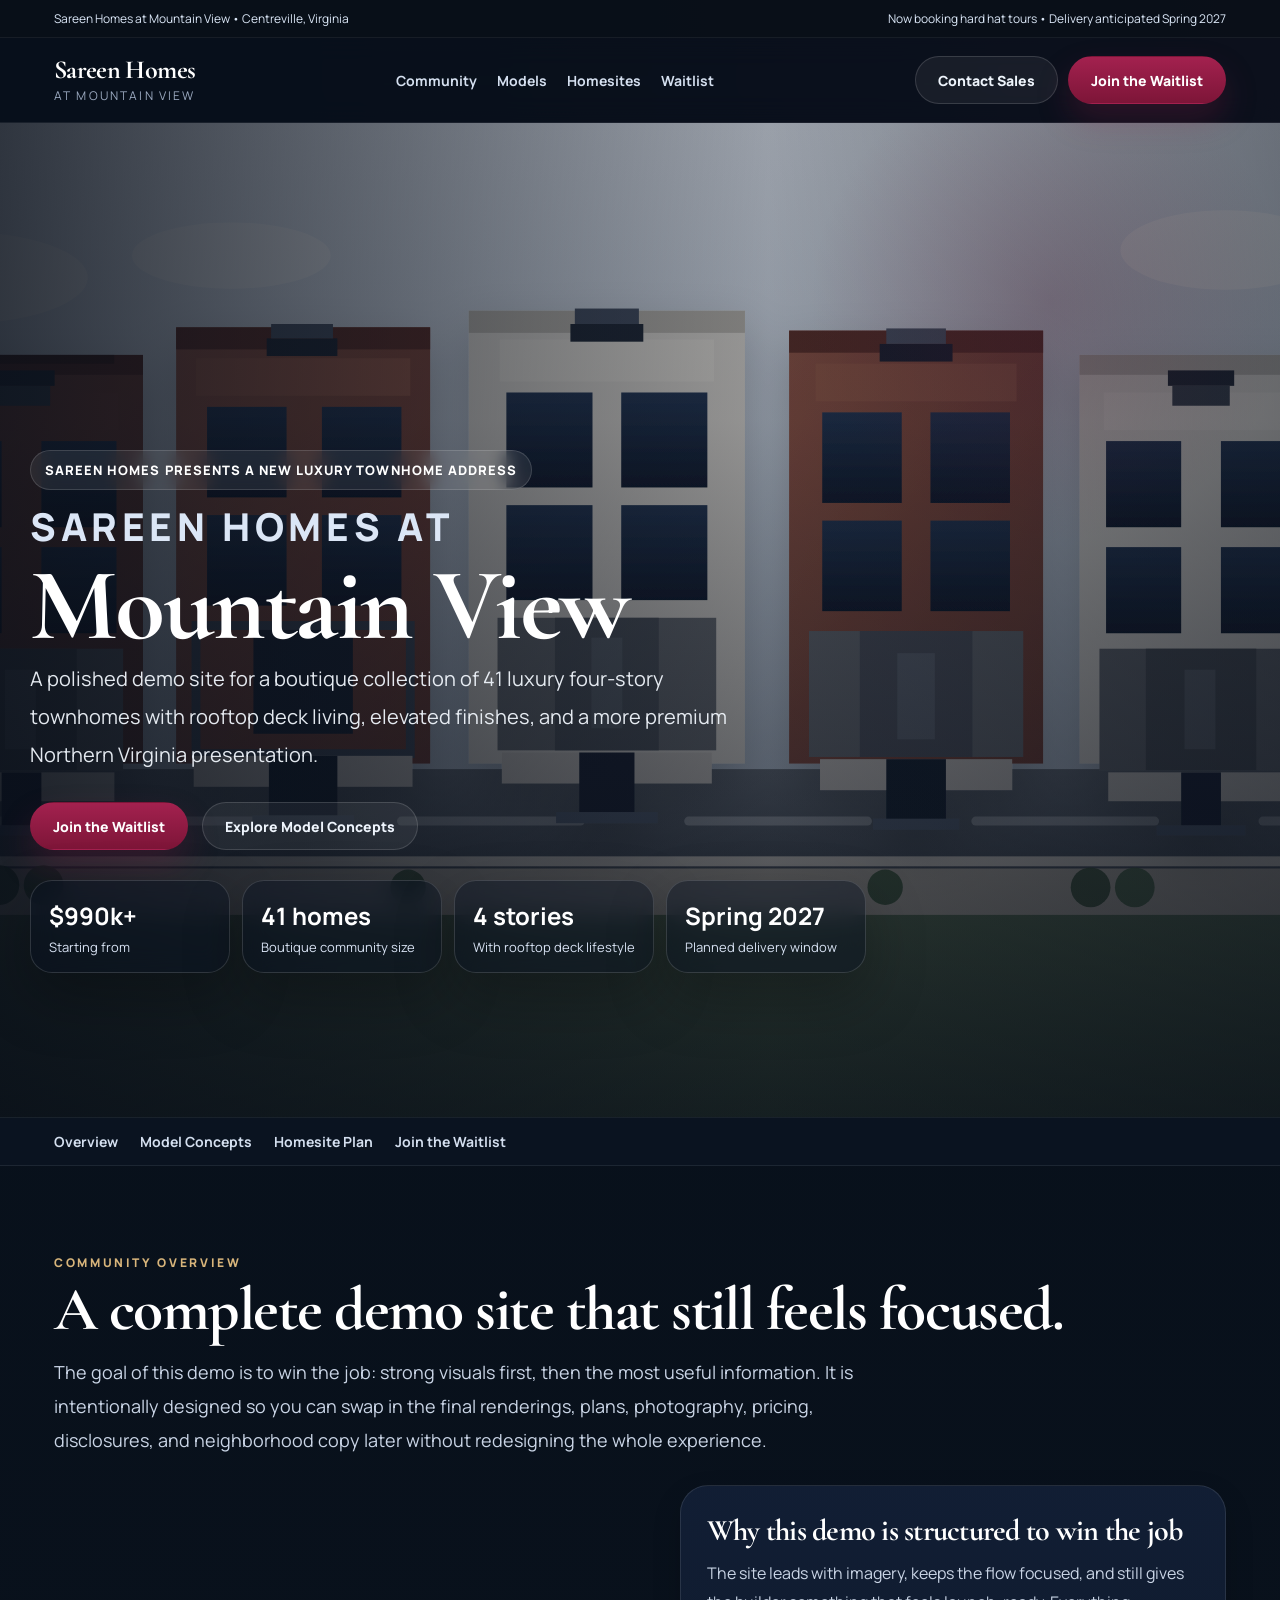
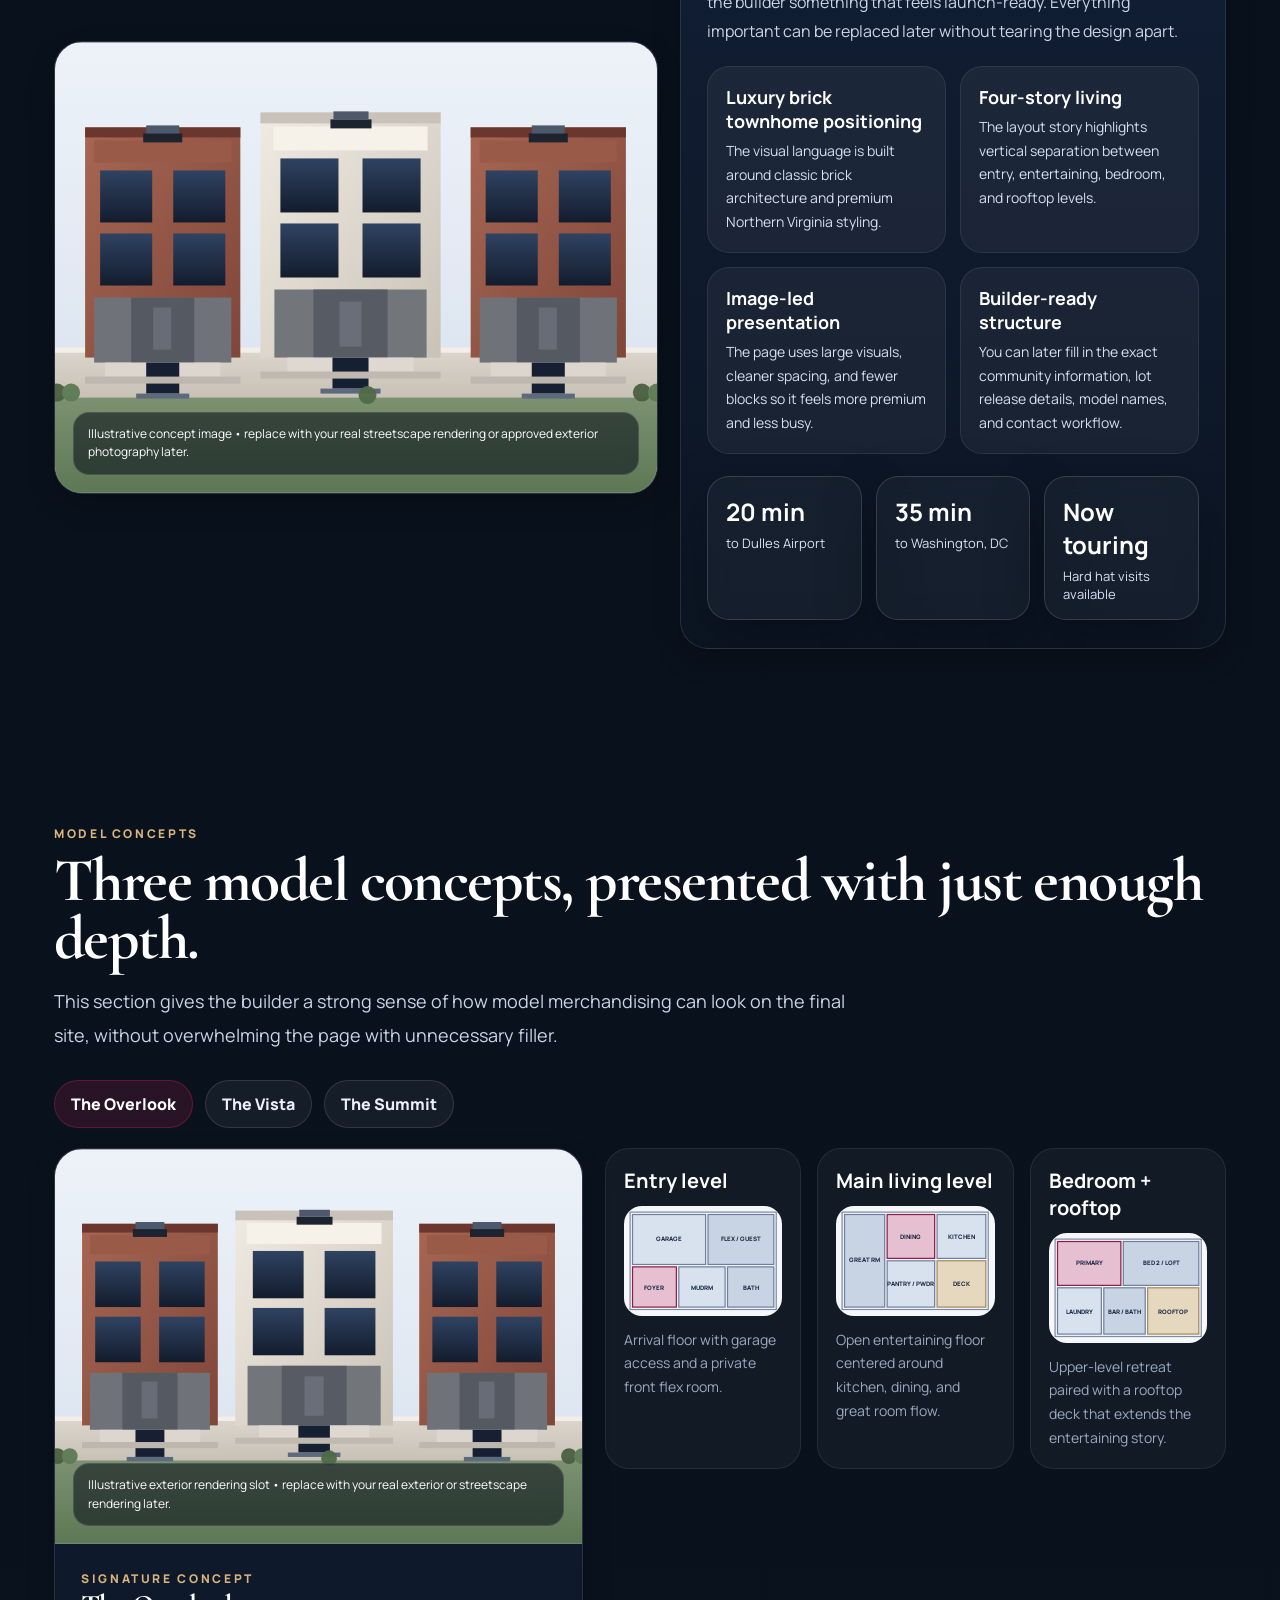
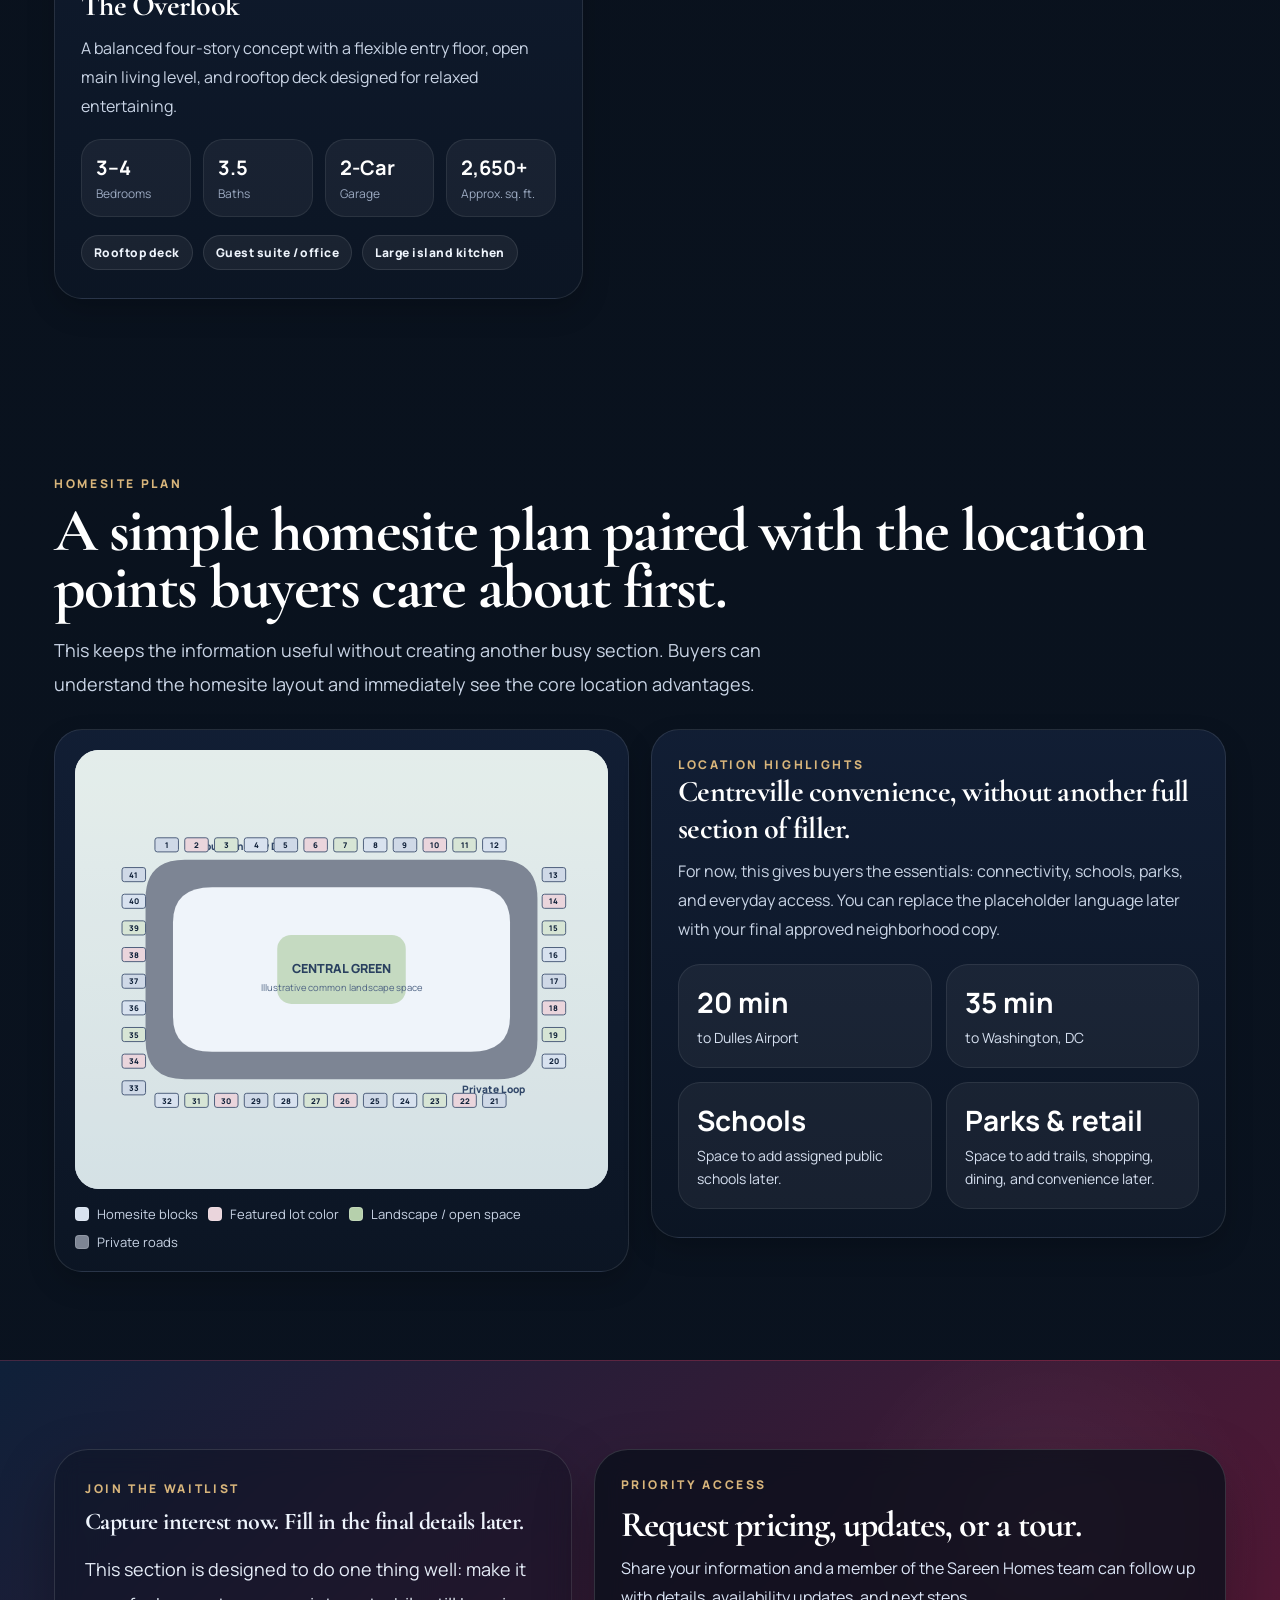
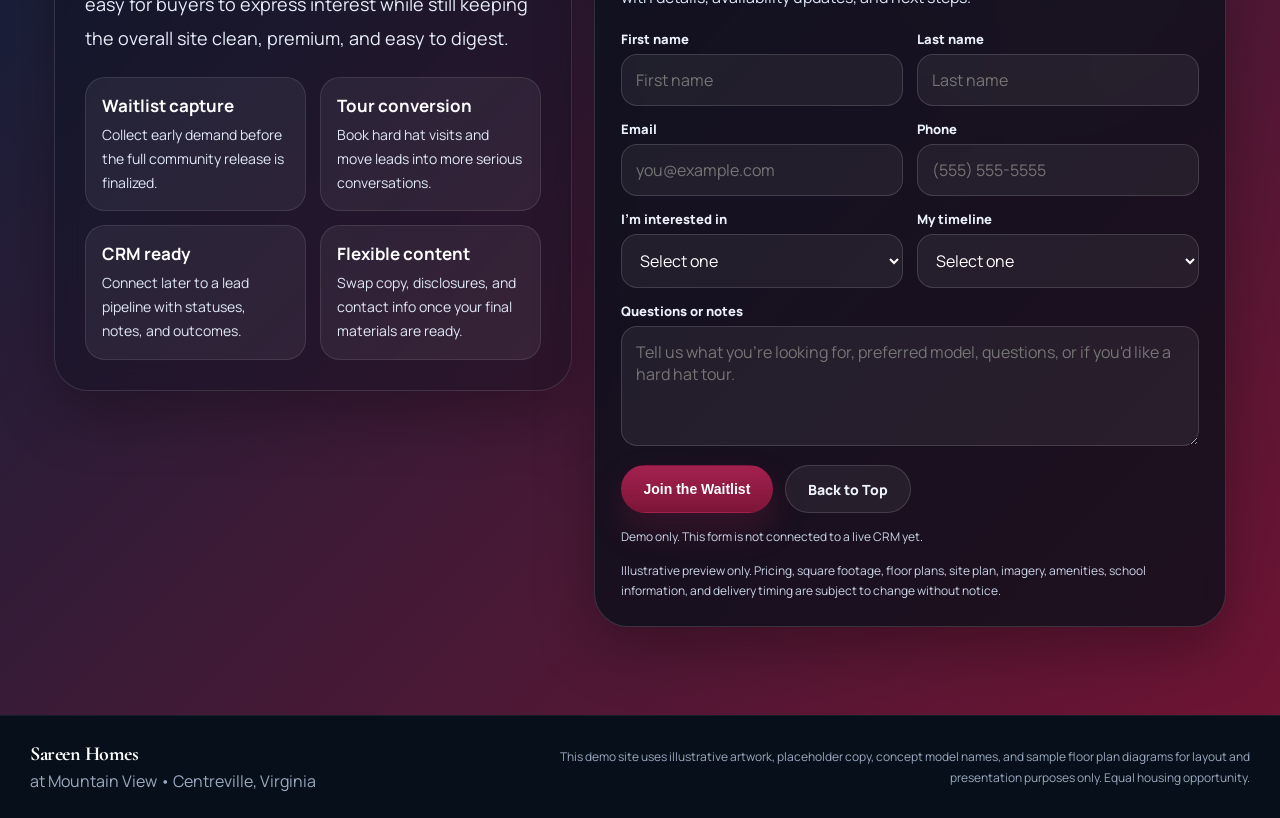
==== index.html @ 1e7f580a "Add files via upload" ====
<!DOCTYPE html>
<html lang="en">
<head>
  <meta charset="utf-8">
  <meta name="viewport" content="width=device-width,initial-scale=1">
  <title>Sareen Homes at Mountain View</title>
  <meta name="description" content="Demo website for Sareen Homes at Mountain View — a luxury townhome community in Centreville, Virginia.">
  <link rel="preconnect" href="https://fonts.googleapis.com">
  <link rel="preconnect" href="https://fonts.gstatic.com" crossorigin>
  <link href="https://fonts.googleapis.com/css2?family=Manrope:wght@400;500;600;700;800&family=Cormorant+Garamond:wght@500;600;700&display=swap" rel="stylesheet">
  <link rel="stylesheet" href="styles.css">
</head>
<body>
  <div class="topbar">
    <div class="container">
      <div id="topbar-left"></div>
      <div id="topbar-right"></div>
    </div>
  </div>

  <header class="header">
    <div class="container">
      <a href="#top" class="brand">
        <strong class="serif" id="brand-name">Sareen Homes</strong>
        <span id="brand-community">at Mountain View</span>
      </a>
      <nav class="nav">
        <a href="#community">Community</a>
        <a href="#models">Models</a>
        <a href="#siteplan">Homesites</a>
        <a href="#contact">Waitlist</a>
      </nav>
      <div style="display:flex;gap:10px;flex-wrap:wrap">
        <a class="btn btn-secondary" href="#contact">Contact Sales</a>
        <a class="btn btn-primary" href="#contact">Join the Waitlist</a>
      </div>
    </div>
  </header>

  <main id="top">
    <section class="hero">
      <div class="hero-bg" id="hero-bg"></div>
      <div class="container hero-inner">
        <div class="hero-copy">
          <div class="brand-chip" id="hero-chip"></div>
          <h1 class="serif">
            <span class="minor" id="hero-minor"></span>
            <span id="hero-major"></span>
          </h1>
          <p id="hero-lead"></p>
          <div class="hero-actions">
            <a class="btn btn-primary" href="#contact" id="hero-primary">Join the Waitlist</a>
            <a class="btn btn-secondary" href="#models" id="hero-secondary">Explore Model Concepts</a>
          </div>
          <div class="hero-metrics" id="hero-stats"></div>
        </div>
      </div>
    </section>

    <div class="quicknav">
      <div class="container">
        <a href="#community">Overview</a>
        <a href="#models">Model Concepts</a>
        <a href="#siteplan">Homesite Plan</a>
        <a href="#contact">Join the Waitlist</a>
      </div>
    </div>

    <section id="community">
      <div class="container">
        <div class="section-head">
          <div class="eyebrow">Community overview</div>
          <h2 class="serif" id="overview-title"></h2>
          <p id="overview-body"></p>
        </div>

        <div class="overview-grid">
          <article class="card">
            <div class="image">
              <img id="overview-image" alt="Brick townhome streetscape illustration">
              <div class="caption">Illustrative concept image • replace with your real streetscape rendering or approved exterior photography later.</div>
            </div>
          </article>

          <article class="card">
            <div class="card-body">
              <h3 class="serif">Why this demo is structured to win the job</h3>
              <p>
                The site leads with imagery, keeps the flow focused, and still gives the builder something that feels launch-ready. Everything important can be replaced later without tearing the design apart.
              </p>
              <div class="feature-list" id="overview-features"></div>
              <div class="strip-metrics" id="overview-stats"></div>
            </div>
          </article>
        </div>
      </div>
    </section>

    <section id="models">
      <div class="container">
        <div class="section-head">
          <div class="eyebrow">Model concepts</div>
          <h2 class="serif">Three model concepts, presented with just enough depth.</h2>
          <p>
            This section gives the builder a strong sense of how model merchandising can look on the final site, without overwhelming the page with unnecessary filler.
          </p>
        </div>

        <div class="model-tabs" id="model-tabs" role="tablist" aria-label="Model tabs"></div>
        <div id="model-panels"></div>
      </div>
    </section>

    <section id="siteplan">
      <div class="container">
        <div class="section-head">
          <div class="eyebrow">Homesite plan</div>
          <h2 class="serif" id="homesite-title"></h2>
          <p id="homesite-body"></p>
        </div>

        <div class="site-grid">
          <article class="card siteplan-shell">
            <div id="siteplan-svg-wrap"></div>
            <div class="legend">
              <span><i class="swatch" style="background:#d8e2ef"></i>Homesite blocks</span>
              <span><i class="swatch" style="background:#ead5dc"></i>Featured lot color</span>
              <span><i class="swatch" style="background:#b6d0ac"></i>Landscape / open space</span>
              <span><i class="swatch" style="background:#7d8594"></i>Private roads</span>
            </div>
          </article>

          <article class="card location-card">
            <div class="card-body">
              <div class="eyebrow">Location highlights</div>
              <h3 class="serif">Centreville convenience, without another full section of filler.</h3>
              <p>
                For now, this gives buyers the essentials: connectivity, schools, parks, and everyday access. You can replace the placeholder language later with your final approved neighborhood copy.
              </p>
              <div class="commutes" id="homesite-highlights"></div>
            </div>
          </article>
        </div>
      </div>
    </section>

    <section id="contact" class="contact-band">
      <div class="container">
        <div class="contact-grid">
          <div class="contact-copy">
            <div class="eyebrow">Join the waitlist</div>
            <h2 class="serif" id="contact-title"></h2>
            <p id="contact-body"></p>
            <div class="contact-features" id="contact-features"></div>
          </div>

          <div class="form-card">
            <div class="eyebrow">Priority access</div>
            <h3 class="serif" id="contact-form-title"></h3>
            <p id="contact-form-body"></p>

            <form id="lead-form" class="form-grid">
              <div class="two">
                <div>
                  <label for="firstName">First name</label>
                  <input id="firstName" name="firstName" placeholder="First name" required>
                </div>
                <div>
                  <label for="lastName">Last name</label>
                  <input id="lastName" name="lastName" placeholder="Last name" required>
                </div>
              </div>
              <div class="two">
                <div>
                  <label for="email">Email</label>
                  <input id="email" name="email" type="email" placeholder="you@example.com" required>
                </div>
                <div>
                  <label for="phone">Phone</label>
                  <input id="phone" name="phone" placeholder="(555) 555-5555">
                </div>
              </div>
              <div class="two">
                <div>
                  <label for="interest">I'm interested in</label>
                  <select id="interest" name="interest">
                    <option value="">Select one</option>
                    <option>Joining the waitlist</option>
                    <option>Pricing and updates</option>
                    <option>Scheduling a hard hat tour</option>
                    <option>Homesite and model information</option>
                  </select>
                </div>
                <div>
                  <label for="timeline">My timeline</label>
                  <select id="timeline" name="timeline">
                    <option value="">Select one</option>
                    <option>As soon as possible</option>
                    <option>3–6 months</option>
                    <option>6–12 months</option>
                    <option>Spring 2027</option>
                    <option>Just exploring</option>
                  </select>
                </div>
              </div>
              <div>
                <label for="notes">Questions or notes</label>
                <textarea id="notes" name="notes" placeholder="Tell us what you're looking for, preferred model, questions, or if you'd like a hard hat tour."></textarea>
              </div>
              <div style="display:flex;gap:12px;flex-wrap:wrap">
                <button type="submit" class="btn btn-primary">Join the Waitlist</button>
                <a href="#top" class="btn btn-secondary">Back to Top</a>
              </div>
              <div class="tiny">Demo only. This form is not connected to a live CRM yet.</div>
            </form>

            <div id="success" class="success">
              <strong>You're on the list.</strong><br>
              In the live version, this confirmation can submit to HubSpot, Airtable, or another CRM and create a lead record with status tracking.
            </div>

            <div class="tiny" style="margin-top:14px">
              Illustrative preview only. Pricing, square footage, floor plans, site plan, imagery, amenities, school information, and delivery timing are subject to change without notice.
            </div>
          </div>
        </div>
      </div>
    </section>
  </main>

  <footer>
    <div class="container footer-inner">
      <div>
        <strong class="serif">Sareen Homes</strong>
        <div class="muted" style="margin-top:4px">at Mountain View • Centreville, Virginia</div>
      </div>
      <p>
        This demo site uses illustrative artwork, placeholder copy, concept model names, and sample floor plan diagrams for layout and presentation purposes only. Equal housing opportunity.
      </p>
    </div>
  </footer>

  <script src="site-data.js"></script>
  <script src="script.js"></script>
</body>
</html>
---- styles.css ----
:root {
  --bg: #09111c;
  --bg2: #0d1828;
  --navy: #0a1220;
  --navy2: #13233a;
  --card: #12203a;
  --card2: #162742;
  --maroon: #8e1d45;
  --maroon-deep: #6c1231;
  --gold: #d8b57b;
  --ink: #eef4fc;
  --ink-soft: #c9d4e5;
  --muted: #9ba9c0;
  --line: rgba(255,255,255,.12);
  --line-2: rgba(255,255,255,.18);
  --shadow: 0 24px 60px rgba(0,0,0,.28);
  --max: 1220px;
  --radius: 28px;
}

* { box-sizing: border-box; }
html { scroll-behavior: smooth; }
body {
  margin: 0;
  font-family: 'Manrope', ui-sans-serif, system-ui, sans-serif;
  background:
    radial-gradient(circle at top right, rgba(142,29,69,.15), transparent 18%),
    linear-gradient(180deg, #07101a 0%, #09111c 34%, #0a1320 100%);
  color: var(--ink);
}
a { color: inherit; text-decoration: none; }
img { display: block; max-width: 100%; }
.container { max-width: var(--max); margin: 0 auto; padding: 0 24px; }
.serif { font-family: 'Cormorant Garamond', Georgia, serif; letter-spacing: -.025em; }
.eyebrow {
  font-size: 12px;
  font-weight: 800;
  letter-spacing: .22em;
  text-transform: uppercase;
  color: var(--gold);
}
.muted { color: var(--muted); }

.topbar {
  background: rgba(8,15,24,.9);
  border-bottom: 1px solid rgba(255,255,255,.06);
  font-size: 12px;
  color: #dbe7f7;
}
.topbar .container {
  display: flex;
  justify-content: space-between;
  align-items: center;
  gap: 12px;
  flex-wrap: wrap;
  padding: 10px 24px;
}

.header {
  position: sticky;
  top: 0;
  z-index: 90;
  background: rgba(9,17,28,.76);
  backdrop-filter: blur(14px);
  border-bottom: 1px solid rgba(255,255,255,.07);
}
.header .container {
  display: flex;
  align-items: center;
  justify-content: space-between;
  gap: 18px;
  padding: 18px 24px;
}
.brand {
  display: flex;
  flex-direction: column;
  gap: 4px;
}
.brand strong {
  color: #fff;
  font-size: 26px;
  line-height: 1;
}
.brand span {
  color: var(--muted);
  font-size: 12px;
  letter-spacing: .18em;
  text-transform: uppercase;
}
.nav {
  display: flex;
  align-items: center;
  gap: 20px;
  flex-wrap: wrap;
}
.nav a {
  color: #d5e0f0;
  font-size: 14px;
  font-weight: 700;
}
.nav a:hover { color: #fff; }

.btn {
  display: inline-flex;
  align-items: center;
  justify-content: center;
  gap: 10px;
  min-height: 48px;
  padding: 13px 22px;
  border-radius: 999px;
  font-size: 14px;
  font-weight: 800;
  border: 1px solid transparent;
  cursor: pointer;
  transition: .16s ease;
}
.btn:hover { transform: translateY(-1px); }
.btn-primary {
  background: linear-gradient(180deg, #a3214f 0%, #7d1538 100%);
  color: #fff;
  box-shadow: 0 16px 32px rgba(142,29,69,.26);
}
.btn-primary:hover {
  background: linear-gradient(180deg, #b02257 0%, #6c1231 100%);
}
.btn-secondary {
  background: rgba(255,255,255,.06);
  border-color: rgba(255,255,255,.14);
  color: #eef4fc;
}
.btn-secondary:hover { background: rgba(255,255,255,.10); }

.hero {
  position: relative;
  min-height: 100vh;
  overflow: hidden;
  border-bottom: 1px solid rgba(255,255,255,.07);
}
.hero-bg {
  position: absolute;
  inset: 0;
  background:
    linear-gradient(180deg, rgba(8,14,24,.12) 0%, rgba(8,14,24,.16) 30%, rgba(8,14,24,.74) 100%),
    radial-gradient(circle at 82% 18%, rgba(142,29,69,.24), transparent 18%);
  background-size: cover;
  background-position: center center;
}
.hero-bg::after {
  content: "";
  position: absolute;
  inset: 0;
  background: linear-gradient(90deg, rgba(8,14,24,.80) 0%, rgba(8,14,24,.52) 32%, rgba(8,14,24,.26) 60%, rgba(8,14,24,.50) 100%);
}
.hero-inner {
  position: relative;
  z-index: 2;
  min-height: calc(100vh - 82px);
  display: flex;
  align-items: flex-end;
  padding: 60px 0 56px;
}
.hero-copy {
  max-width: 860px;
}
.brand-chip {
  display: inline-flex;
  align-items: center;
  gap: 10px;
  padding: 10px 14px;
  border-radius: 999px;
  background: rgba(255,255,255,.08);
  border: 1px solid rgba(255,255,255,.14);
  color: #fff;
  font-size: 13px;
  font-weight: 800;
  letter-spacing: .08em;
  text-transform: uppercase;
  backdrop-filter: blur(10px);
}
.hero h1 {
  margin: 20px 0 10px;
  color: #fff;
  font-size: clamp(62px, 8vw, 126px);
  line-height: .88;
}
.hero h1 .minor {
  display: block;
  font-family: 'Manrope', sans-serif;
  font-size: clamp(30px,3vw,48px);
  text-transform: uppercase;
  letter-spacing: .12em;
  font-weight: 800;
  color: #dbe6f6;
  margin-bottom: 16px;
}
.hero p {
  margin: 0;
  max-width: 720px;
  font-size: 20px;
  line-height: 1.9;
  color: rgba(240,245,252,.94);
}
.hero-actions {
  display: flex;
  gap: 14px;
  flex-wrap: wrap;
  margin: 28px 0 0;
}
.hero-metrics {
  display: grid;
  grid-template-columns: repeat(4,minmax(0,1fr));
  gap: 12px;
  margin-top: 30px;
  max-width: 860px;
}
.metric {
  padding: 18px 18px 16px;
  border-radius: 22px;
  background: rgba(9,18,32,.44);
  border: 1px solid rgba(255,255,255,.14);
  backdrop-filter: blur(12px);
  box-shadow: var(--shadow);
}
.metric strong {
  display: block;
  color: #fff;
  font-size: 24px;
}
.metric span {
  display: block;
  margin-top: 6px;
  color: #d8e2f3;
  font-size: 13px;
}

.quicknav {
  position: sticky;
  top: 83px;
  z-index: 80;
  background: rgba(11,20,34,.86);
  backdrop-filter: blur(14px);
  border-bottom: 1px solid rgba(255,255,255,.08);
}
.quicknav .container {
  display: flex;
  gap: 22px;
  overflow: auto;
  padding: 14px 24px;
  scrollbar-width: none;
}
.quicknav a {
  white-space: nowrap;
  color: #d4dfef;
  font-size: 14px;
  font-weight: 700;
}
.quicknav a:hover { color: #fff; }

section { padding: 88px 0; }
.section-head { margin-bottom: 28px; }
.section-head h2 {
  margin: 10px 0 0;
  color: #fff;
  font-size: clamp(40px,4.8vw,66px);
  line-height: .94;
}
.section-head p {
  margin: 16px 0 0;
  max-width: 800px;
  color: var(--ink-soft);
  font-size: 18px;
  line-height: 1.9;
}

.card {
  background: linear-gradient(180deg, rgba(18,31,53,.96), rgba(12,22,36,.96));
  border: 1px solid rgba(255,255,255,.10);
  border-radius: var(--radius);
  overflow: hidden;
  box-shadow: 0 12px 28px rgba(0,0,0,.18);
}
.card-body {
  padding: 26px 26px 28px;
}
.card h3 {
  margin: 0 0 10px;
  color: #fff;
  font-size: 30px;
}
.card p {
  margin: 0;
  color: var(--ink-soft);
  line-height: 1.8;
}
.image {
  position: relative;
  overflow: hidden;
  background: #0e1727;
}
.image img {
  width: 100%;
  height: 100%;
  object-fit: cover;
}
.image .caption {
  position: absolute;
  left: 18px;
  right: 18px;
  bottom: 18px;
  padding: 12px 14px;
  border-radius: 16px;
  background: rgba(7,14,24,.56);
  border: 1px solid rgba(255,255,255,.12);
  backdrop-filter: blur(10px);
  color: #fff;
  font-size: 12px;
  line-height: 1.55;
}

.overview-grid {
  display: grid;
  grid-template-columns: 1.05fr .95fr;
  gap: 22px;
  align-items: center;
}
.overview-grid .image {
  aspect-ratio: 4 / 3;
}
.feature-list {
  display: grid;
  grid-template-columns: repeat(2,minmax(0,1fr));
  gap: 14px;
  margin-top: 20px;
}
.feature {
  padding: 18px;
  border-radius: 22px;
  background: rgba(255,255,255,.05);
  border: 1px solid rgba(255,255,255,.08);
}
.feature strong {
  display: block;
  color: #fff;
  font-size: 18px;
  margin-bottom: 6px;
}
.feature span {
  display: block;
  color: #d5dff0;
  font-size: 14px;
  line-height: 1.7;
}
.strip-metrics {
  display: grid;
  grid-template-columns: repeat(3,minmax(0,1fr));
  gap: 14px;
  margin-top: 22px;
}
.strip-metrics .metric { background: rgba(255,255,255,.04); }

.model-tabs {
  display: flex;
  flex-wrap: wrap;
  gap: 12px;
  margin-bottom: 20px;
}
.tab {
  border: none;
  cursor: pointer;
  transition: .16s ease;
  padding: 12px 16px;
  border-radius: 999px;
  font: inherit;
  font-weight: 800;
  color: #e9f0fb;
  background: rgba(255,255,255,.05);
  border: 1px solid rgba(255,255,255,.12);
}
.tab.active {
  background: rgba(142,29,69,.24);
  border-color: rgba(142,29,69,.55);
  color: #fff;
}
.model-panel { display: none; }
.model-panel.active { display: block; }
.model-grid {
  display: grid;
  grid-template-columns: .92fr 1.08fr;
  gap: 22px;
  align-items: start;
}
.model-card .image { aspect-ratio: 4 / 3; }
.model-meta {
  display: grid;
  grid-template-columns: repeat(4,minmax(0,1fr));
  gap: 12px;
  margin-top: 18px;
}
.mini-stat {
  padding: 14px;
  border-radius: 20px;
  background: rgba(255,255,255,.05);
  border: 1px solid rgba(255,255,255,.08);
}
.mini-stat strong {
  display: block;
  color: #fff;
  font-size: 20px;
}
.mini-stat span {
  display: block;
  margin-top: 4px;
  color: var(--muted);
  font-size: 12px;
}
.badge-row {
  display: flex;
  flex-wrap: wrap;
  gap: 10px;
  margin-top: 18px;
}
.badge {
  display: inline-flex;
  align-items: center;
  padding: 8px 12px;
  border-radius: 999px;
  background: rgba(255,255,255,.06);
  border: 1px solid rgba(255,255,255,.10);
  color: #eef4fc;
  font-size: 12px;
  font-weight: 800;
  letter-spacing: .04em;
}

.plans-grid {
  display: grid;
  grid-template-columns: repeat(3,minmax(0,1fr));
  gap: 16px;
}
.plan-card {
  padding: 18px;
  border-radius: 24px;
  background: rgba(255,255,255,.04);
  border: 1px solid rgba(255,255,255,.08);
}
.plan-card h4 {
  margin: 0 0 12px;
  color: #fff;
  font-size: 20px;
}
.plan-card p {
  margin: 12px 0 0;
  color: var(--muted);
  font-size: 14px;
  line-height: 1.7;
}
svg.floorplan {
  width: 100%;
  height: auto;
  display: block;
  border-radius: 18px;
  background: #f5f7fb;
}
.fp-outline { fill: none; stroke: #7c8ca4; stroke-width: 2; }
.room { fill: #d8e2ef; stroke: #6f809d; stroke-width: 2; }
.room-alt { fill: #c8d4e4; stroke: #6f809d; stroke-width: 2; }
.deck { fill: #e6d8be; stroke: #a48a60; stroke-width: 2; }
.accent-room { fill: #e6bfd1; stroke: #8e1d45; stroke-width: 2; }
.fp-label {
  font-size: 10px;
  font-weight: 800;
  fill: #1b2a43;
  text-anchor: middle;
}

.site-grid {
  display: grid;
  grid-template-columns: 1fr 1fr;
  gap: 22px;
  align-items: start;
}
.siteplan-shell { padding: 20px; }
svg.siteplan {
  width: 100%;
  height: auto;
  display: block;
  border-radius: 24px;
  background: linear-gradient(180deg,#eef3f9,#dbe4f1);
}
.road-fill { fill: #7d8594; }
.green { fill: #b6d0ac; }
.lot rect { stroke: #475977; stroke-width: 1.2; }
.lot text { fill: #11223a; font-weight: 800; font-size: 10px; text-anchor: middle; }
.lot-0 rect { fill: #d8e2ef; }
.lot-1 rect { fill: #cfd9e7; }
.lot-2 rect { fill: #ead5dc; }
.lot-3 rect { fill: #d7e5d5; }
.legend {
  display: flex;
  flex-wrap: wrap;
  gap: 10px;
  margin-top: 16px;
}
.legend span {
  display: inline-flex;
  align-items: center;
  gap: 8px;
  color: var(--ink-soft);
  font-size: 13px;
}
.swatch {
  width: 14px;
  height: 14px;
  border-radius: 4px;
  border: 1px solid rgba(255,255,255,.15);
}

.location-card .commutes {
  display: grid;
  grid-template-columns: repeat(2,minmax(0,1fr));
  gap: 14px;
  margin-top: 20px;
}
.commute {
  padding: 18px;
  border-radius: 22px;
  background: rgba(255,255,255,.05);
  border: 1px solid rgba(255,255,255,.08);
}
.commute strong {
  display: block;
  color: #fff;
  font-size: 28px;
}
.commute span {
  display: block;
  margin-top: 6px;
  color: #d6e0f0;
  font-size: 14px;
  line-height: 1.6;
}

.contact-band {
  background:
    radial-gradient(circle at 82% 18%, rgba(255,255,255,.06), transparent 16%),
    linear-gradient(135deg, #0f2039 0%, #6f1433 100%);
  border-top: 1px solid rgba(255,255,255,.06);
}
.contact-grid {
  display: grid;
  grid-template-columns: .9fr 1.1fr;
  gap: 22px;
  align-items: start;
}
.contact-copy {
  padding: 30px;
  border-radius: 34px;
  background: rgba(7,14,24,.34);
  border: 1px solid rgba(255,255,255,.12);
  backdrop-filter: blur(12px);
  box-shadow: var(--shadow);
}
.contact-copy h2 { margin: 10px 0 0; }
.contact-copy p {
  margin: 16px 0 0;
  color: #e6edf8;
  font-size: 18px;
  line-height: 1.9;
}
.contact-features {
  display: grid;
  grid-template-columns: repeat(2,minmax(0,1fr));
  gap: 14px;
  margin-top: 22px;
}
.contact-mini {
  padding: 16px;
  border-radius: 20px;
  background: rgba(255,255,255,.06);
  border: 1px solid rgba(255,255,255,.10);
}
.contact-mini strong {
  display: block;
  color: #fff;
  font-size: 17px;
  margin-bottom: 6px;
}
.contact-mini span {
  display: block;
  color: #e0e8f6;
  font-size: 14px;
  line-height: 1.7;
}
.form-card {
  padding: 26px;
  border-radius: 34px;
  background: rgba(8,15,25,.76);
  border: 1px solid rgba(255,255,255,.14);
  backdrop-filter: blur(12px);
  box-shadow: var(--shadow);
}
.form-card h3 {
  margin: 10px 0 8px;
  color: #fff;
  font-size: 36px;
}
.form-card p {
  margin: 0;
  color: #dce6f7;
  line-height: 1.8;
}
.form-grid {
  display: grid;
  gap: 14px;
  margin-top: 18px;
}
.two {
  display: grid;
  grid-template-columns: 1fr 1fr;
  gap: 14px;
}
label {
  display: block;
  margin: 0 0 6px;
  color: #ecf2fb;
  font-size: 13px;
  font-weight: 800;
}
input, select, textarea {
  width: 100%;
  padding: 14px 14px;
  font: inherit;
  outline: none;
  border-radius: 16px;
  border: 1px solid rgba(255,255,255,.14);
  background: rgba(255,255,255,.06);
  color: #fff;
}
textarea { min-height: 120px; resize: vertical; }
.tiny {
  font-size: 12px;
  color: #cbd6e8;
  line-height: 1.65;
}
.success {
  display: none;
  margin-top: 16px;
  padding: 16px;
  border-radius: 18px;
  background: #eef7f1;
  border: 1px solid #cfe7d7;
  color: #0f6a3f;
  line-height: 1.65;
}

footer {
  background: #07101a;
  border-top: 1px solid rgba(255,255,255,.06);
}
.footer-inner {
  display: flex;
  justify-content: space-between;
  align-items: flex-start;
  gap: 20px;
  padding: 26px 0;
}
.footer-inner strong {
  display: block;
  color: #fff;
  font-size: 20px;
}
.footer-inner p {
  margin: 4px 0 0;
  max-width: 760px;
  text-align: right;
  color: var(--muted);
  font-size: 12px;
  line-height: 1.75;
}

@media (max-width: 1100px) {
  .overview-grid,
  .model-grid,
  .site-grid,
  .contact-grid {
    grid-template-columns: 1fr;
  }
  .plans-grid {
    grid-template-columns: 1fr 1fr;
  }
}

@media (max-width: 860px) {
  .container { padding: 0 18px; }
  .topbar .container,
  .header .container,
  .quicknav .container { padding-left: 18px; padding-right: 18px; }
  .nav { display: none; }
  .hero h1 { font-size: clamp(54px, 18vw, 92px); }
  .hero-metrics,
  .feature-list,
  .strip-metrics,
  .model-meta,
  .plans-grid,
  .location-card .commutes,
  .contact-features,
  .two {
    grid-template-columns: 1fr;
  }
  .footer-inner { flex-direction: column; }
  .footer-inner p { text-align: left; }
}
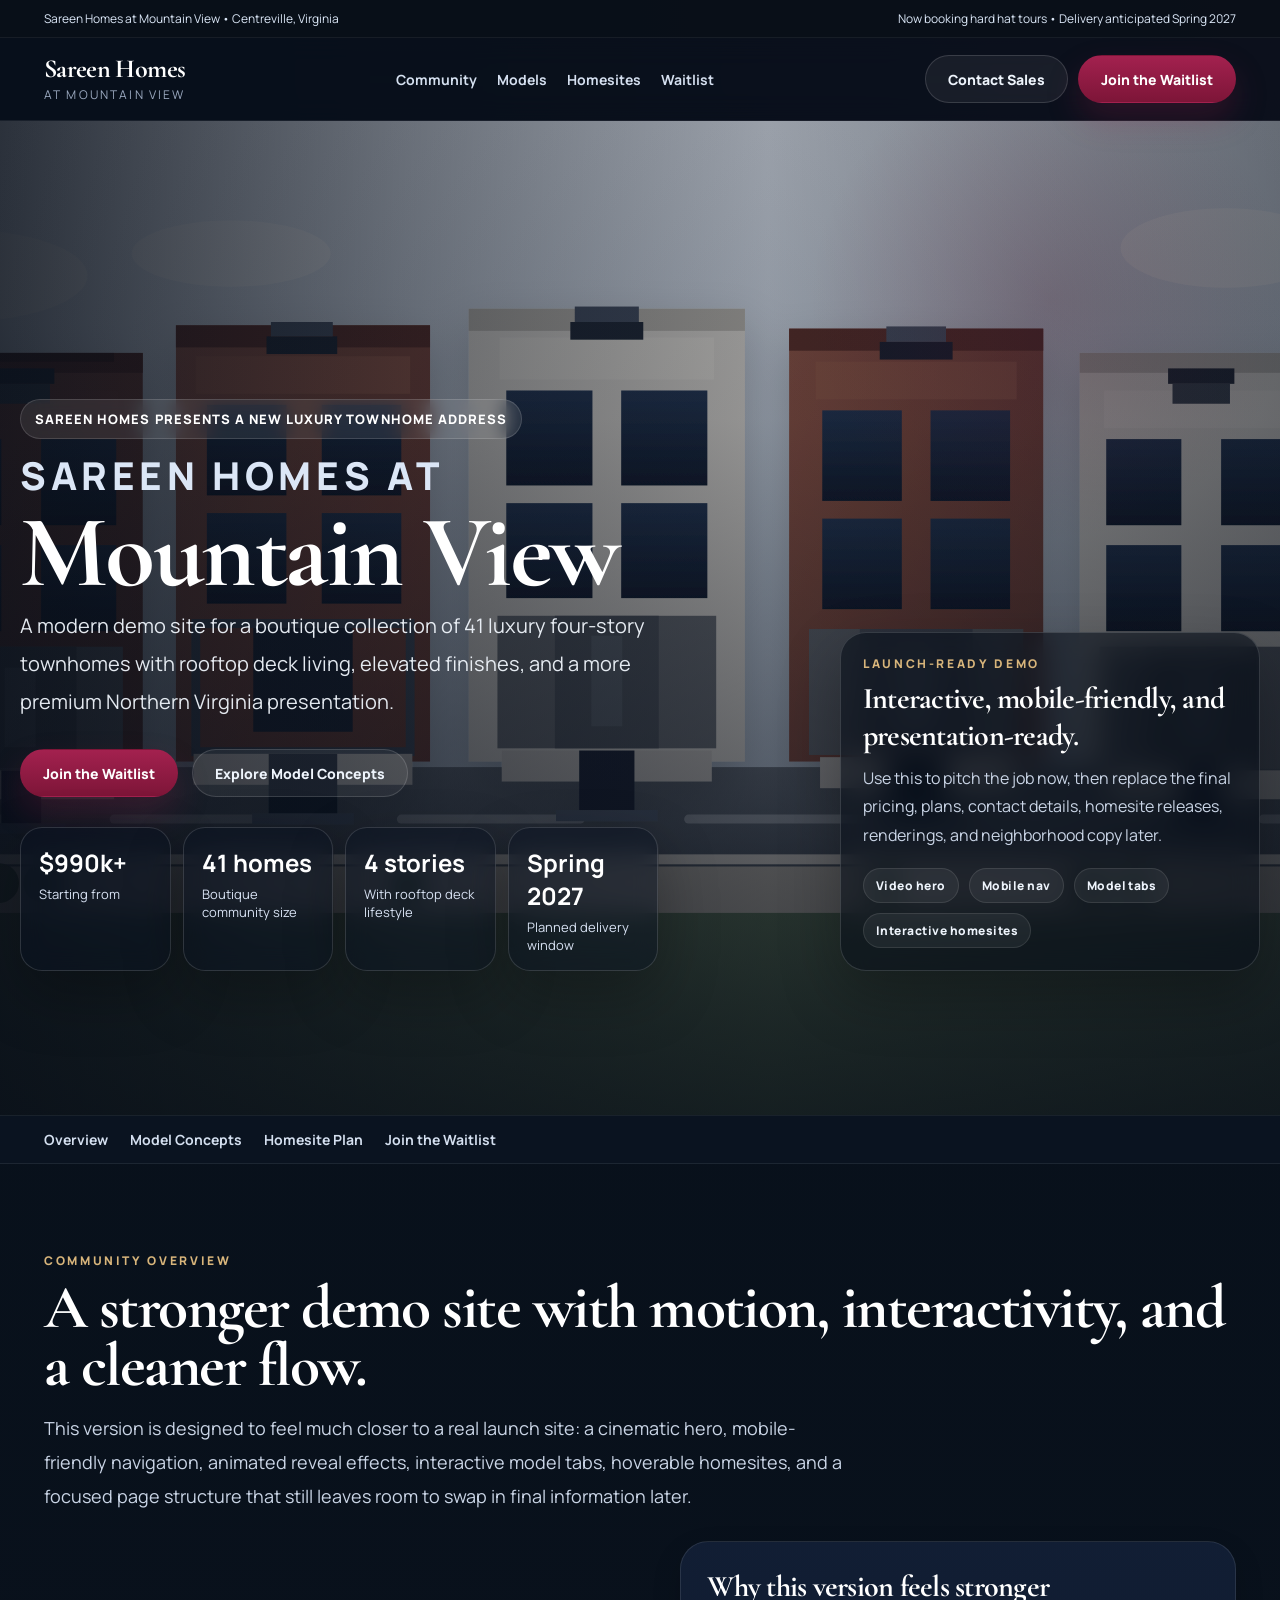
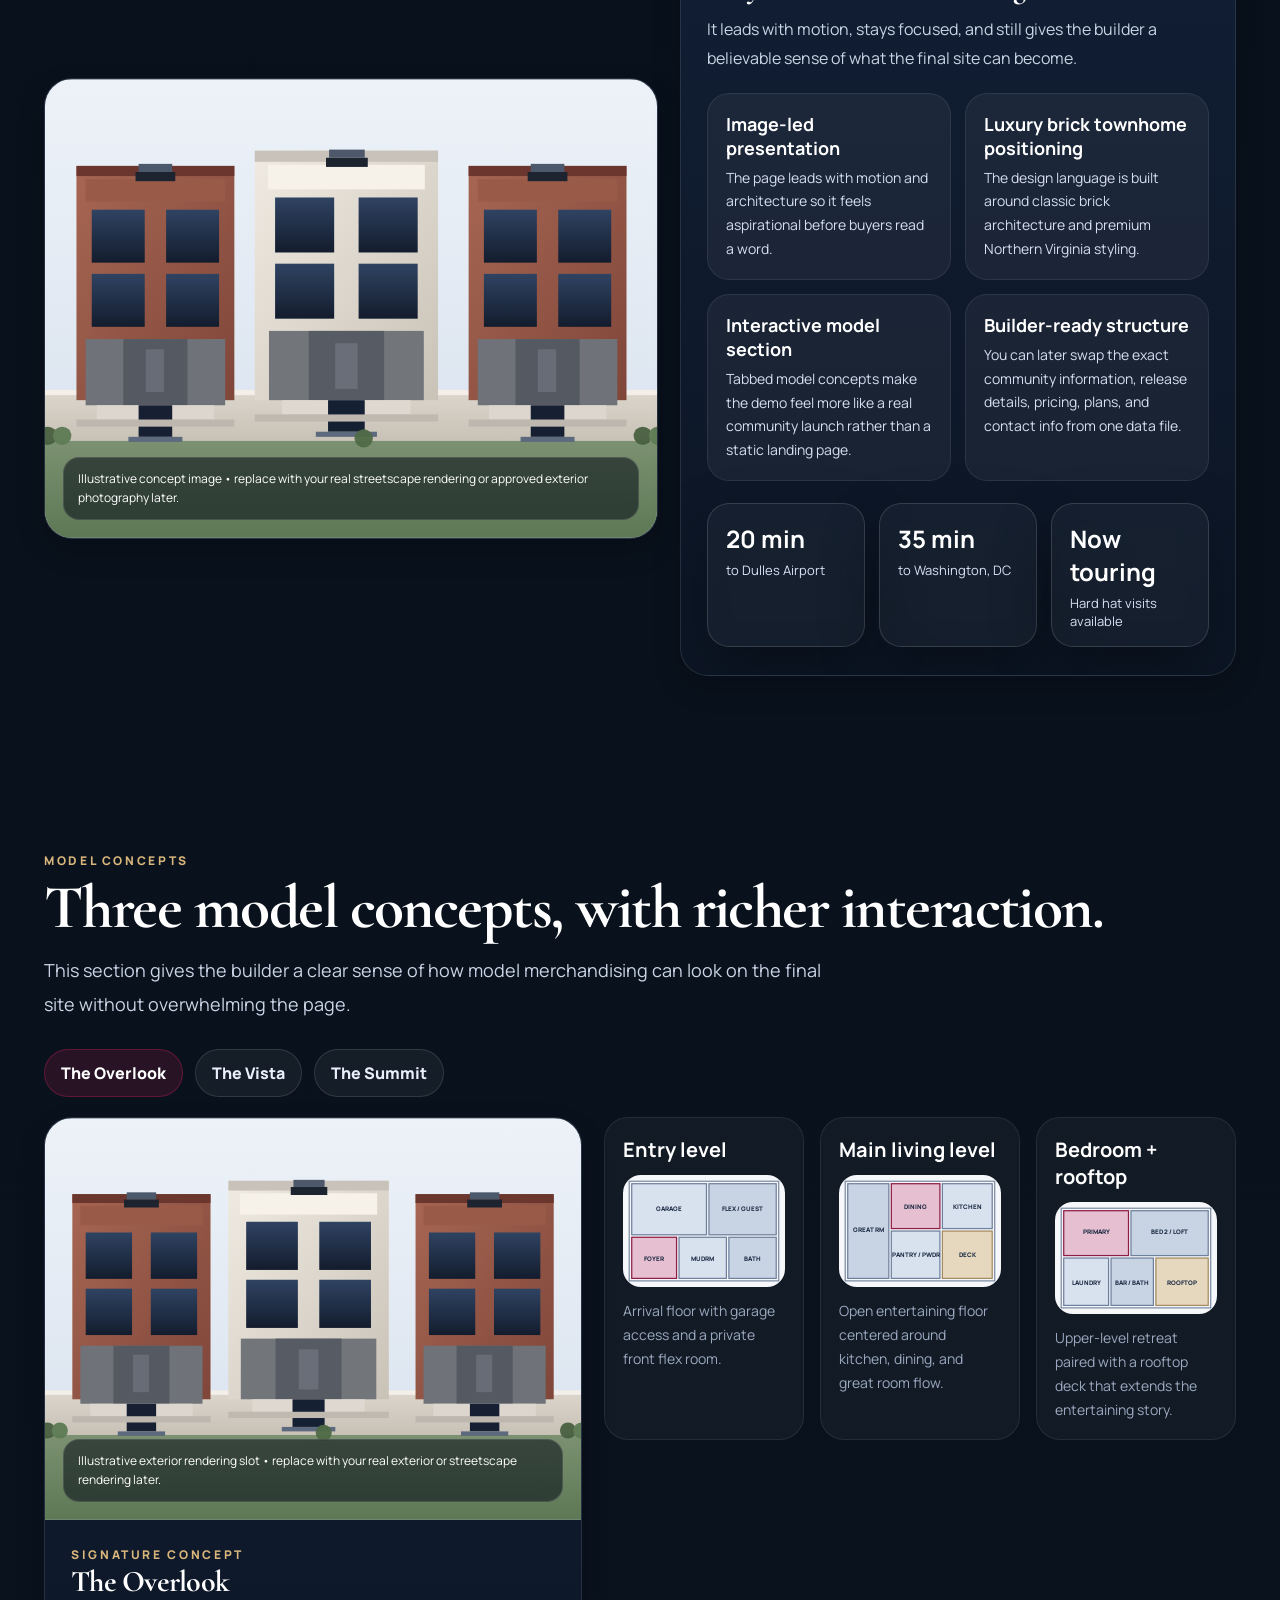
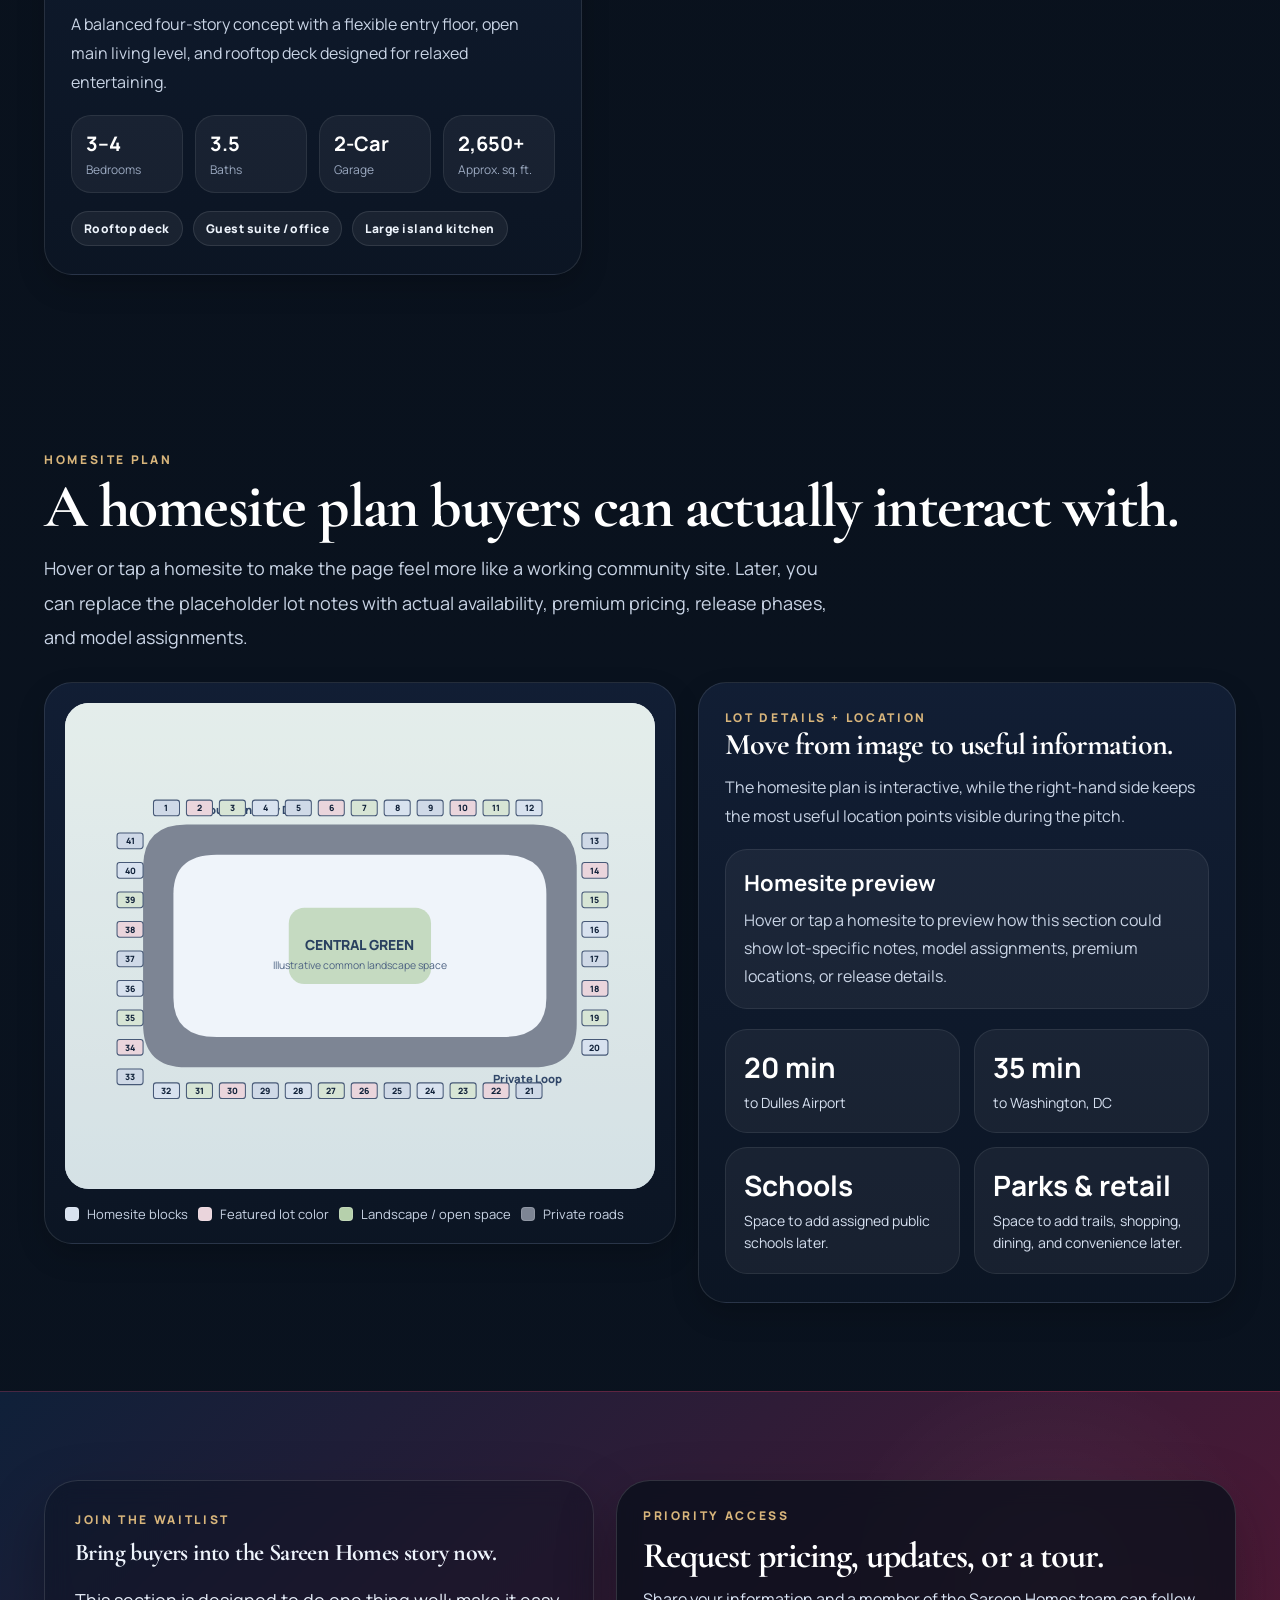
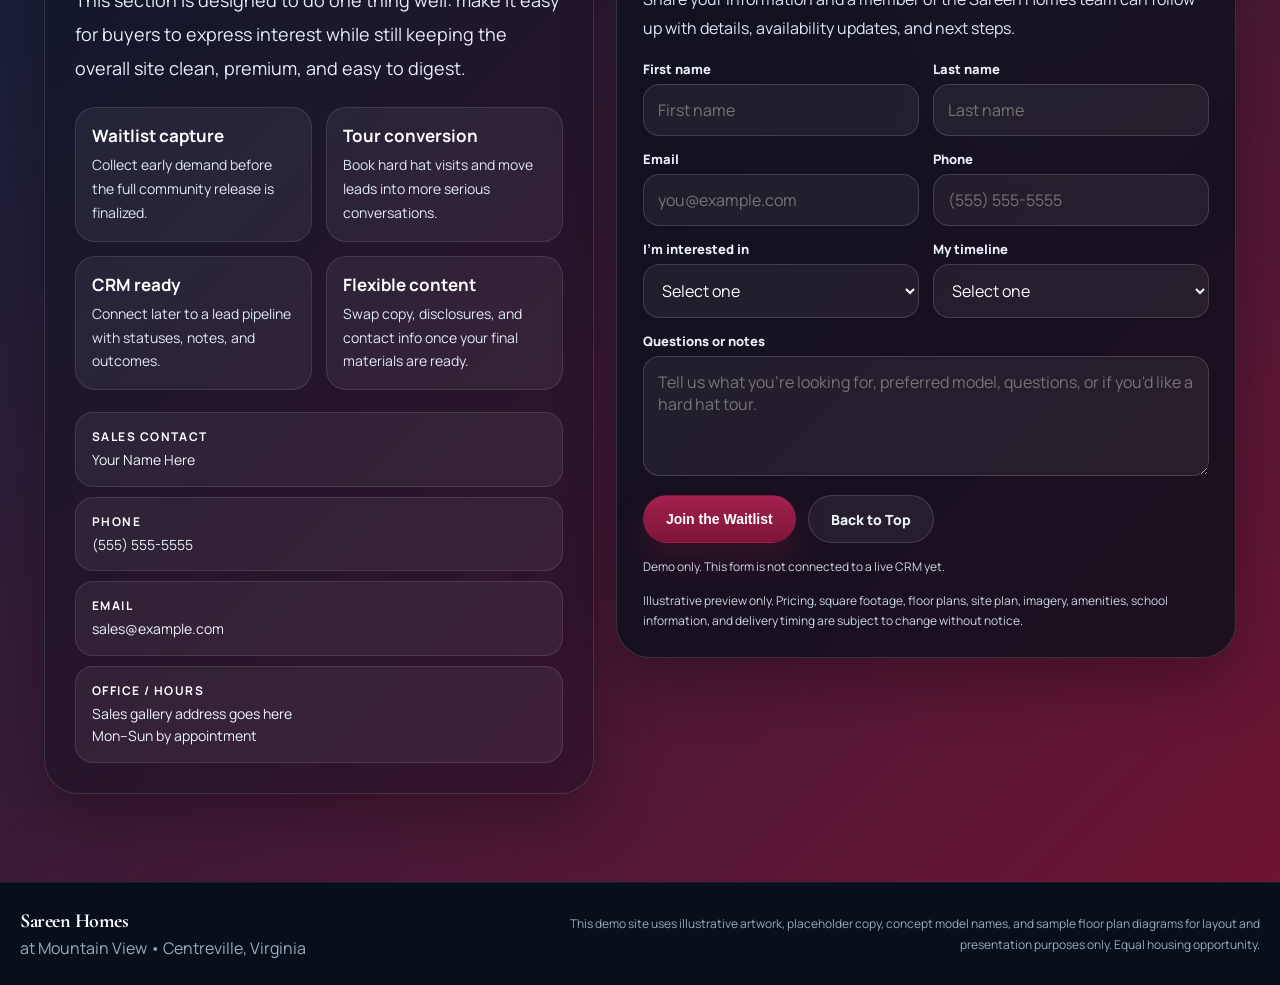
==== commit fb03d831: "Add files via upload" ====
--- a/index.html
+++ b/index.html
@@ -4,7 +4,7 @@
   <meta charset="utf-8">
   <meta name="viewport" content="width=device-width,initial-scale=1">
   <title>Sareen Homes at Mountain View</title>
-  <meta name="description" content="Demo website for Sareen Homes at Mountain View — a luxury townhome community in Centreville, Virginia.">
+  <meta name="description" content="Interactive demo website for Sareen Homes at Mountain View — a luxury townhome community in Centreville, Virginia.">
   <link rel="preconnect" href="https://fonts.googleapis.com">
   <link rel="preconnect" href="https://fonts.gstatic.com" crossorigin>
   <link href="https://fonts.googleapis.com/css2?family=Manrope:wght@400;500;600;700;800&family=Cormorant+Garamond:wght@500;600;700&display=swap" rel="stylesheet">
@@ -24,24 +24,38 @@
         <strong class="serif" id="brand-name">Sareen Homes</strong>
         <span id="brand-community">at Mountain View</span>
       </a>
+
       <nav class="nav">
         <a href="#community">Community</a>
         <a href="#models">Models</a>
         <a href="#siteplan">Homesites</a>
         <a href="#contact">Waitlist</a>
       </nav>
-      <div style="display:flex;gap:10px;flex-wrap:wrap">
+
+      <div class="header-actions">
         <a class="btn btn-secondary" href="#contact">Contact Sales</a>
         <a class="btn btn-primary" href="#contact">Join the Waitlist</a>
+        <button class="menu-toggle" id="menu-toggle" aria-label="Open menu">☰</button>
       </div>
     </div>
   </header>
 
+  <div class="mobile-menu" id="mobile-menu">
+    <nav>
+      <a href="#community">Community</a>
+      <a href="#models">Model Concepts</a>
+      <a href="#siteplan">Homesite Plan</a>
+      <a href="#contact">Join the Waitlist</a>
+    </nav>
+  </div>
+
   <main id="top">
     <section class="hero">
-      <div class="hero-bg" id="hero-bg"></div>
+      <div class="hero-media">
+        <video id="hero-video" autoplay muted loop playsinline poster="assets/hero-townhomes.svg"></video>
+      </div>
       <div class="container hero-inner">
-        <div class="hero-copy">
+        <div class="hero-copy reveal">
           <div class="brand-chip" id="hero-chip"></div>
           <h1 class="serif">
             <span class="minor" id="hero-minor"></span>
@@ -49,11 +63,27 @@
           </h1>
           <p id="hero-lead"></p>
           <div class="hero-actions">
-            <a class="btn btn-primary" href="#contact" id="hero-primary">Join the Waitlist</a>
-            <a class="btn btn-secondary" href="#models" id="hero-secondary">Explore Model Concepts</a>
+            <a class="btn btn-primary" href="#contact" id="hero-primary"></a>
+            <a class="btn btn-secondary" href="#models" id="hero-secondary"></a>
           </div>
           <div class="hero-metrics" id="hero-stats"></div>
         </div>
+
+        <aside class="hero-side reveal">
+          <div class="hero-card">
+            <div class="eyebrow">Launch-ready demo</div>
+            <h3 class="serif">Interactive, mobile-friendly, and presentation-ready.</h3>
+            <p>
+              Use this to pitch the job now, then replace the final pricing, plans, contact details, homesite releases, renderings, and neighborhood copy later.
+            </p>
+            <div class="pill-list">
+              <span class="pill">Video hero</span>
+              <span class="pill">Mobile nav</span>
+              <span class="pill">Model tabs</span>
+              <span class="pill">Interactive homesites</span>
+            </div>
+          </div>
+        </aside>
       </div>
     </section>
 
@@ -68,25 +98,25 @@
 
     <section id="community">
       <div class="container">
-        <div class="section-head">
+        <div class="section-head reveal">
           <div class="eyebrow">Community overview</div>
           <h2 class="serif" id="overview-title"></h2>
           <p id="overview-body"></p>
         </div>
 
         <div class="overview-grid">
-          <article class="card">
+          <article class="card reveal">
             <div class="image">
               <img id="overview-image" alt="Brick townhome streetscape illustration">
               <div class="caption">Illustrative concept image • replace with your real streetscape rendering or approved exterior photography later.</div>
             </div>
           </article>
 
-          <article class="card">
+          <article class="card reveal">
             <div class="card-body">
-              <h3 class="serif">Why this demo is structured to win the job</h3>
+              <h3 class="serif">Why this version feels stronger</h3>
               <p>
-                The site leads with imagery, keeps the flow focused, and still gives the builder something that feels launch-ready. Everything important can be replaced later without tearing the design apart.
+                It leads with motion, stays focused, and still gives the builder a believable sense of what the final site can become.
               </p>
               <div class="feature-list" id="overview-features"></div>
               <div class="strip-metrics" id="overview-stats"></div>
@@ -98,29 +128,29 @@
 
     <section id="models">
       <div class="container">
-        <div class="section-head">
+        <div class="section-head reveal">
           <div class="eyebrow">Model concepts</div>
-          <h2 class="serif">Three model concepts, presented with just enough depth.</h2>
+          <h2 class="serif">Three model concepts, with richer interaction.</h2>
           <p>
-            This section gives the builder a strong sense of how model merchandising can look on the final site, without overwhelming the page with unnecessary filler.
+            This section gives the builder a clear sense of how model merchandising can look on the final site without overwhelming the page.
           </p>
         </div>
 
-        <div class="model-tabs" id="model-tabs" role="tablist" aria-label="Model tabs"></div>
+        <div class="model-tabs reveal" id="model-tabs" role="tablist" aria-label="Model tabs"></div>
         <div id="model-panels"></div>
       </div>
     </section>
 
     <section id="siteplan">
       <div class="container">
-        <div class="section-head">
+        <div class="section-head reveal">
           <div class="eyebrow">Homesite plan</div>
           <h2 class="serif" id="homesite-title"></h2>
           <p id="homesite-body"></p>
         </div>
 
         <div class="site-grid">
-          <article class="card siteplan-shell">
+          <article class="card siteplan-shell reveal">
             <div id="siteplan-svg-wrap"></div>
             <div class="legend">
               <span><i class="swatch" style="background:#d8e2ef"></i>Homesite blocks</span>
@@ -130,13 +160,19 @@
             </div>
           </article>
 
-          <article class="card location-card">
+          <article class="card location-card reveal">
             <div class="card-body">
-              <div class="eyebrow">Location highlights</div>
-              <h3 class="serif">Centreville convenience, without another full section of filler.</h3>
+              <div class="eyebrow">Lot details + location</div>
+              <h3 class="serif">Move from image to useful information.</h3>
               <p>
-                For now, this gives buyers the essentials: connectivity, schools, parks, and everyday access. You can replace the placeholder language later with your final approved neighborhood copy.
+                The homesite plan is interactive, while the right-hand side keeps the most useful location points visible during the pitch.
               </p>
+
+              <div class="lot-detail" id="lot-detail">
+                <h4>Homesite preview</h4>
+                <p>Hover or tap a homesite to preview how this section could show lot-specific notes, model assignments, premium locations, or release details.</p>
+              </div>
+
               <div class="commutes" id="homesite-highlights"></div>
             </div>
           </article>
@@ -147,14 +183,35 @@
     <section id="contact" class="contact-band">
       <div class="container">
         <div class="contact-grid">
-          <div class="contact-copy">
+          <div class="contact-copy reveal">
             <div class="eyebrow">Join the waitlist</div>
             <h2 class="serif" id="contact-title"></h2>
             <p id="contact-body"></p>
+
             <div class="contact-features" id="contact-features"></div>
+
+            <div class="sales-meta">
+              <div>
+                <strong>Sales contact</strong>
+                <span id="sales-name"></span>
+              </div>
+              <div>
+                <strong>Phone</strong>
+                <span id="sales-phone"></span>
+              </div>
+              <div>
+                <strong>Email</strong>
+                <span id="sales-email"></span>
+              </div>
+              <div>
+                <strong>Office / hours</strong>
+                <span id="sales-office"></span><br>
+                <span id="sales-hours"></span>
+              </div>
+            </div>
           </div>
 
-          <div class="form-card">
+          <div class="form-card reveal">
             <div class="eyebrow">Priority access</div>
             <h3 class="serif" id="contact-form-title"></h3>
             <p id="contact-form-body"></p>
@@ -228,6 +285,10 @@
     </section>
   </main>
 
+  <div class="sticky-mobile-cta">
+    <a class="btn btn-primary" href="#contact" style="width:100%">Join the Waitlist</a>
+  </div>
+
   <footer>
     <div class="container footer-inner">
       <div>
@@ -241,6 +302,6 @@
   </footer>
 
   <script src="site-data.js"></script>
-  <script src="script.js"></script>
+  <script src="app.js"></script>
 </body>
 </html>
--- a/styles.css
+++ b/styles.css
@@ -1,8 +1,9 @@
 :root {
-  --bg: #09111c;
+  --bg: #08111c;
   --bg2: #0d1828;
   --navy: #0a1220;
   --navy2: #13233a;
+  --navy3: #1a2c48;
   --card: #12203a;
   --card2: #162742;
   --maroon: #8e1d45;
@@ -14,8 +15,9 @@
   --line: rgba(255,255,255,.12);
   --line-2: rgba(255,255,255,.18);
   --shadow: 0 24px 60px rgba(0,0,0,.28);
-  --max: 1220px;
+  --max: 1240px;
   --radius: 28px;
+  --header-h: 82px;
 }
 
 * { box-sizing: border-box; }
@@ -28,8 +30,11 @@
     linear-gradient(180deg, #07101a 0%, #09111c 34%, #0a1320 100%);
   color: var(--ink);
 }
+body.no-scroll {
+  overflow: hidden;
+}
 a { color: inherit; text-decoration: none; }
-img { display: block; max-width: 100%; }
+img, video { display: block; max-width: 100%; }
 .container { max-width: var(--max); margin: 0 auto; padding: 0 24px; }
 .serif { font-family: 'Cormorant Garamond', Georgia, serif; letter-spacing: -.025em; }
 .eyebrow {
@@ -40,6 +45,15 @@
   color: var(--gold);
 }
 .muted { color: var(--muted); }
+.reveal {
+  opacity: 0;
+  transform: translateY(22px);
+  transition: opacity .7s ease, transform .7s ease;
+}
+.reveal.visible {
+  opacity: 1;
+  transform: translateY(0);
+}
 
 .topbar {
   background: rgba(8,15,24,.9);
@@ -69,7 +83,8 @@
   align-items: center;
   justify-content: space-between;
   gap: 18px;
-  padding: 18px 24px;
+  min-height: var(--header-h);
+  padding: 16px 24px;
 }
 .brand {
   display: flex;
@@ -99,6 +114,49 @@
   font-weight: 700;
 }
 .nav a:hover { color: #fff; }
+
+.header-actions {
+  display: flex;
+  align-items: center;
+  gap: 10px;
+  flex-wrap: wrap;
+}
+.menu-toggle {
+  display: none;
+  width: 46px;
+  height: 46px;
+  border-radius: 999px;
+  border: 1px solid rgba(255,255,255,.12);
+  background: rgba(255,255,255,.06);
+  color: #fff;
+  font-size: 22px;
+  cursor: pointer;
+}
+
+.mobile-menu {
+  position: fixed;
+  inset: var(--header-h) 0 0 0;
+  background: rgba(9,17,28,.97);
+  backdrop-filter: blur(16px);
+  padding: 26px 24px 34px;
+  z-index: 85;
+  display: none;
+}
+.mobile-menu.open {
+  display: block;
+}
+.mobile-menu nav {
+  display: grid;
+  gap: 14px;
+}
+.mobile-menu a {
+  padding: 14px 16px;
+  border-radius: 18px;
+  background: rgba(255,255,255,.05);
+  border: 1px solid rgba(255,255,255,.08);
+  color: #eef4fc;
+  font-weight: 700;
+}
 
 .btn {
   display: inline-flex;
@@ -120,9 +178,7 @@
   color: #fff;
   box-shadow: 0 16px 32px rgba(142,29,69,.26);
 }
-.btn-primary:hover {
-  background: linear-gradient(180deg, #b02257 0%, #6c1231 100%);
-}
+.btn-primary:hover { background: linear-gradient(180deg, #b02257 0%, #6c1231 100%); }
 .btn-secondary {
   background: rgba(255,255,255,.06);
   border-color: rgba(255,255,255,.14);
@@ -136,31 +192,38 @@
   overflow: hidden;
   border-bottom: 1px solid rgba(255,255,255,.07);
 }
-.hero-bg {
+.hero-media {
+  position: absolute;
+  inset: 0;
+  overflow: hidden;
+}
+.hero-media video,
+.hero-media img {
+  width: 100%;
+  height: 100%;
+  object-fit: cover;
+}
+.hero-media::after {
+  content: "";
   position: absolute;
   inset: 0;
   background:
     linear-gradient(180deg, rgba(8,14,24,.12) 0%, rgba(8,14,24,.16) 30%, rgba(8,14,24,.74) 100%),
-    radial-gradient(circle at 82% 18%, rgba(142,29,69,.24), transparent 18%);
-  background-size: cover;
-  background-position: center center;
-}
-.hero-bg::after {
-  content: "";
-  position: absolute;
-  inset: 0;
-  background: linear-gradient(90deg, rgba(8,14,24,.80) 0%, rgba(8,14,24,.52) 32%, rgba(8,14,24,.26) 60%, rgba(8,14,24,.50) 100%);
+    linear-gradient(90deg, rgba(8,14,24,.82) 0%, rgba(8,14,24,.50) 32%, rgba(8,14,24,.26) 60%, rgba(8,14,24,.52) 100%),
+    radial-gradient(circle at 82% 18%, rgba(142,29,69,.22), transparent 18%);
 }
 .hero-inner {
   position: relative;
   z-index: 2;
-  min-height: calc(100vh - 82px);
-  display: flex;
-  align-items: flex-end;
+  min-height: calc(100vh - var(--header-h));
+  display: grid;
+  grid-template-columns: 1.05fr .95fr;
+  gap: 24px;
+  align-items: end;
   padding: 60px 0 56px;
 }
 .hero-copy {
-  max-width: 860px;
+  max-width: 760px;
 }
 .brand-chip {
   display: inline-flex;
@@ -180,22 +243,22 @@
 .hero h1 {
   margin: 20px 0 10px;
   color: #fff;
-  font-size: clamp(62px, 8vw, 126px);
+  font-size: clamp(60px, 8vw, 124px);
   line-height: .88;
 }
 .hero h1 .minor {
   display: block;
   font-family: 'Manrope', sans-serif;
-  font-size: clamp(30px,3vw,48px);
+  font-size: clamp(28px,3vw,46px);
   text-transform: uppercase;
   letter-spacing: .12em;
   font-weight: 800;
   color: #dbe6f6;
-  margin-bottom: 16px;
+  margin-bottom: 14px;
 }
 .hero p {
   margin: 0;
-  max-width: 720px;
+  max-width: 700px;
   font-size: 20px;
   line-height: 1.9;
   color: rgba(240,245,252,.94);
@@ -233,9 +296,52 @@
   font-size: 13px;
 }
 
+.hero-side {
+  display: flex;
+  justify-content: flex-end;
+}
+.hero-card {
+  width: 100%;
+  max-width: 420px;
+  padding: 22px;
+  border-radius: 26px;
+  background: rgba(8,15,25,.58);
+  border: 1px solid rgba(255,255,255,.14);
+  box-shadow: var(--shadow);
+  backdrop-filter: blur(14px);
+}
+.hero-card h3 {
+  margin: 8px 0 10px;
+  font-size: 30px;
+  color: #fff;
+}
+.hero-card p {
+  color: var(--ink-soft);
+  font-size: 16px;
+  line-height: 1.8;
+}
+.hero-card .pill-list {
+  display: flex;
+  flex-wrap: wrap;
+  gap: 10px;
+  margin-top: 18px;
+}
+.pill {
+  display: inline-flex;
+  align-items: center;
+  padding: 8px 12px;
+  border-radius: 999px;
+  background: rgba(255,255,255,.06);
+  border: 1px solid rgba(255,255,255,.10);
+  color: #eef4fc;
+  font-size: 12px;
+  font-weight: 800;
+  letter-spacing: .04em;
+}
+
 .quicknav {
   position: sticky;
-  top: 83px;
+  top: var(--header-h);
   z-index: 80;
   background: rgba(11,20,34,.86);
   backdrop-filter: blur(14px);
@@ -382,7 +488,14 @@
   color: #fff;
 }
 .model-panel { display: none; }
-.model-panel.active { display: block; }
+.model-panel.active {
+  display: block;
+  animation: fadePanel .35s ease;
+}
+@keyframes fadePanel {
+  from { opacity: 0; transform: translateY(8px); }
+  to { opacity: 1; transform: translateY(0); }
+}
 .model-grid {
   display: grid;
   grid-template-columns: .92fr 1.08fr;
@@ -475,7 +588,7 @@
 
 .site-grid {
   display: grid;
-  grid-template-columns: 1fr 1fr;
+  grid-template-columns: 1.08fr .92fr;
   gap: 22px;
   align-items: start;
 }
@@ -489,12 +602,29 @@
 }
 .road-fill { fill: #7d8594; }
 .green { fill: #b6d0ac; }
-.lot rect { stroke: #475977; stroke-width: 1.2; }
-.lot text { fill: #11223a; font-weight: 800; font-size: 10px; text-anchor: middle; }
+.lot rect {
+  stroke: #475977;
+  stroke-width: 1.2;
+  transition: transform .14s ease, fill .14s ease;
+  transform-origin: center;
+}
+.lot text {
+  fill: #11223a;
+  font-weight: 800;
+  font-size: 10px;
+  text-anchor: middle;
+  pointer-events: none;
+}
 .lot-0 rect { fill: #d8e2ef; }
 .lot-1 rect { fill: #cfd9e7; }
 .lot-2 rect { fill: #ead5dc; }
 .lot-3 rect { fill: #d7e5d5; }
+.lot:hover rect,
+.lot:focus rect,
+.lot.active rect {
+  fill: #f3d9c9;
+  transform: scale(1.08);
+}
 .legend {
   display: flex;
   flex-wrap: wrap;
@@ -514,7 +644,6 @@
   border-radius: 4px;
   border: 1px solid rgba(255,255,255,.15);
 }
-
 .location-card .commutes {
   display: grid;
   grid-template-columns: repeat(2,minmax(0,1fr));
@@ -540,6 +669,24 @@
   line-height: 1.6;
 }
 
+.lot-detail {
+  margin-top: 18px;
+  padding: 18px;
+  border-radius: 22px;
+  background: rgba(255,255,255,.05);
+  border: 1px solid rgba(255,255,255,.08);
+}
+.lot-detail h4 {
+  margin: 0 0 8px;
+  color: #fff;
+  font-size: 22px;
+}
+.lot-detail p {
+  margin: 0;
+  color: var(--ink-soft);
+  line-height: 1.75;
+}
+
 .contact-band {
   background:
     radial-gradient(circle at 82% 18%, rgba(255,255,255,.06), transparent 16%),
@@ -548,7 +695,7 @@
 }
 .contact-grid {
   display: grid;
-  grid-template-columns: .9fr 1.1fr;
+  grid-template-columns: .94fr 1.06fr;
   gap: 22px;
   align-items: start;
 }
@@ -590,6 +737,28 @@
   color: #e0e8f6;
   font-size: 14px;
   line-height: 1.7;
+}
+.sales-meta {
+  margin-top: 22px;
+  display: grid;
+  gap: 10px;
+}
+.sales-meta div {
+  padding: 14px 16px;
+  border-radius: 18px;
+  background: rgba(255,255,255,.06);
+  border: 1px solid rgba(255,255,255,.10);
+  color: #edf4fc;
+  font-size: 14px;
+  line-height: 1.6;
+}
+.sales-meta strong {
+  display: block;
+  color: #fff;
+  margin-bottom: 3px;
+  font-size: 12px;
+  letter-spacing: .12em;
+  text-transform: uppercase;
 }
 .form-card {
   padding: 26px;
@@ -653,6 +822,15 @@
   line-height: 1.65;
 }
 
+.sticky-mobile-cta {
+  position: fixed;
+  left: 16px;
+  right: 16px;
+  bottom: 16px;
+  z-index: 95;
+  display: none;
+}
+
 footer {
   background: #07101a;
   border-top: 1px solid rgba(255,255,255,.06);
@@ -679,12 +857,16 @@
 }
 
 @media (max-width: 1100px) {
+  .hero-inner,
   .overview-grid,
   .model-grid,
   .site-grid,
   .contact-grid {
     grid-template-columns: 1fr;
   }
+  .hero-side {
+    justify-content: flex-start;
+  }
   .plans-grid {
     grid-template-columns: 1fr 1fr;
   }
@@ -696,7 +878,9 @@
   .header .container,
   .quicknav .container { padding-left: 18px; padding-right: 18px; }
   .nav { display: none; }
-  .hero h1 { font-size: clamp(54px, 18vw, 92px); }
+  .menu-toggle { display: inline-flex; align-items: center; justify-content: center; }
+  .header-actions > .btn { display: none; }
+  .hero h1 { font-size: clamp(52px, 18vw, 88px); }
   .hero-metrics,
   .feature-list,
   .strip-metrics,
@@ -704,9 +888,11 @@
   .plans-grid,
   .location-card .commutes,
   .contact-features,
+  .sales-meta,
   .two {
     grid-template-columns: 1fr;
   }
+  .sticky-mobile-cta { display: block; }
   .footer-inner { flex-direction: column; }
   .footer-inner p { text-align: left; }
 }
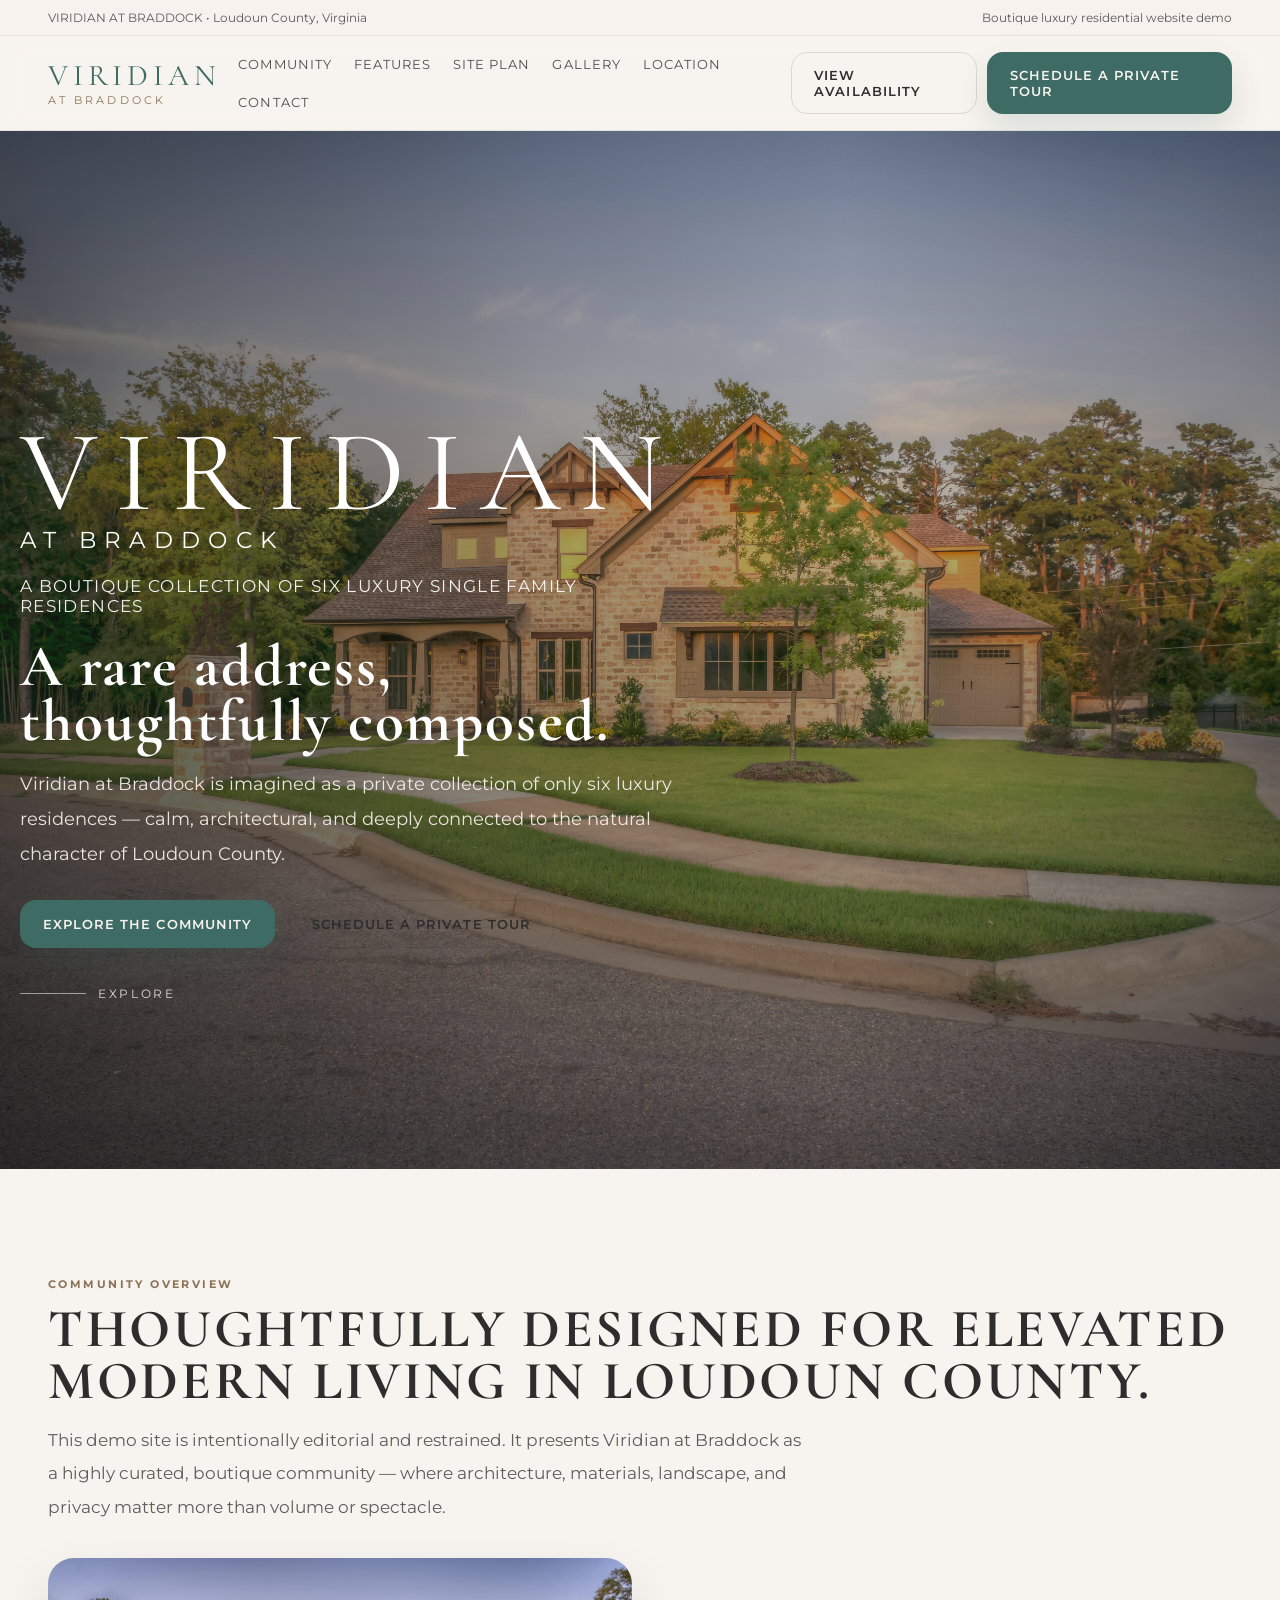
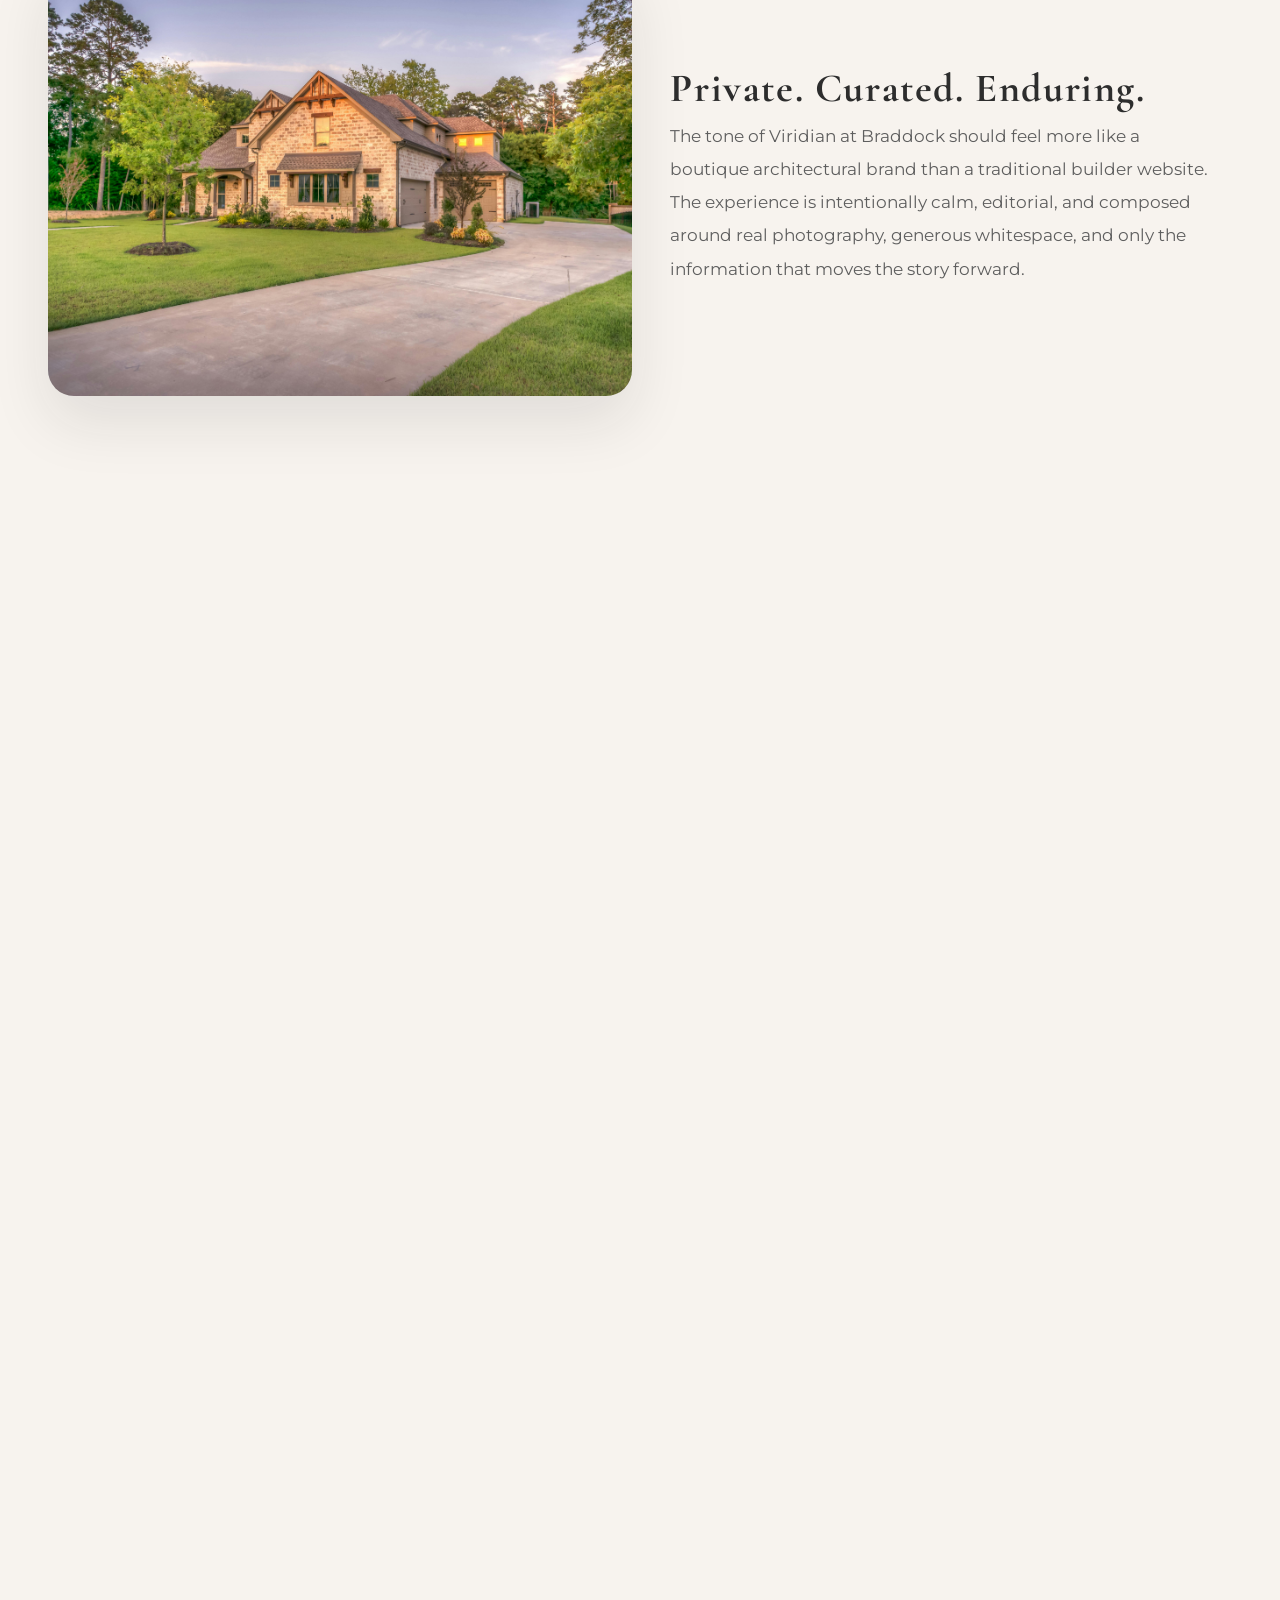
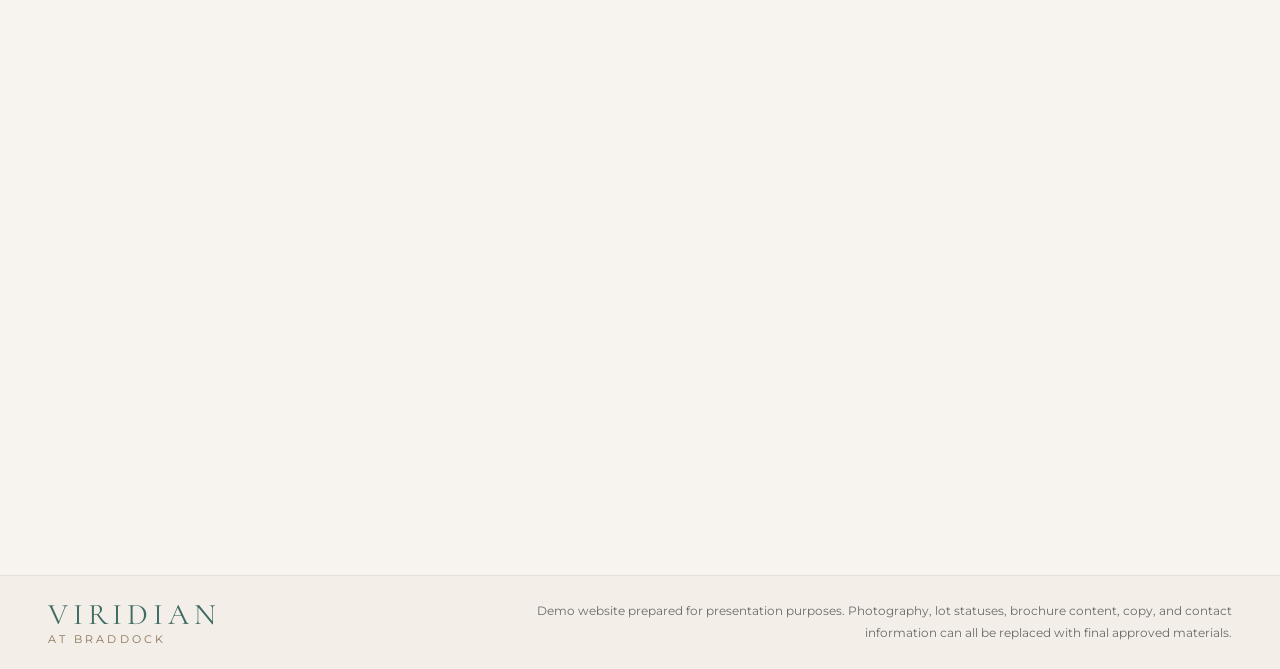
==== commit 8ed4facf: "Add files via upload" ====
--- a/index.html
+++ b/index.html
@@ -1,41 +1,53 @@
 <!DOCTYPE html>
 <html lang="en">
 <head>
-  <meta charset="utf-8">
-  <meta name="viewport" content="width=device-width,initial-scale=1">
-  <title>Sareen Homes at Mountain View</title>
-  <meta name="description" content="Interactive demo website for Sareen Homes at Mountain View — a luxury townhome community in Centreville, Virginia.">
+  <meta charset="utf-8"/>
+  <meta name="viewport" content="width=device-width,initial-scale=1"/>
+  <title>Viridian at Braddock</title>
+  <meta name="description" content="Viridian at Braddock - a boutique collection of six luxury single family residences in Loudoun County, Virginia."/>
   <link rel="preconnect" href="https://fonts.googleapis.com">
   <link rel="preconnect" href="https://fonts.gstatic.com" crossorigin>
-  <link href="https://fonts.googleapis.com/css2?family=Manrope:wght@400;500;600;700;800&family=Cormorant+Garamond:wght@500;600;700&display=swap" rel="stylesheet">
-  <link rel="stylesheet" href="styles.css">
+  <link href="https://fonts.googleapis.com/css2?family=Cormorant+Garamond:wght@500;600;700&family=Montserrat:wght@400;500;600;700&display=swap" rel="stylesheet">
+  <link rel="stylesheet" href="styles.css"/>
 </head>
 <body>
+  <div class="loading-screen">
+    <div class="loading-mark">
+      <div class="brand-a">VIRIDIAN</div>
+      <div class="brand-b">AT BRADDOCK</div>
+      <div class="loading-line"></div>
+    </div>
+  </div>
+
   <div class="topbar">
     <div class="container">
-      <div id="topbar-left"></div>
-      <div id="topbar-right"></div>
+      <div id="top-left">Viridian at Braddock</div>
+      <div id="top-right">Boutique luxury residential website demo</div>
     </div>
   </div>
 
   <header class="header">
     <div class="container">
-      <a href="#top" class="brand">
-        <strong class="serif" id="brand-name">Sareen Homes</strong>
-        <span id="brand-community">at Mountain View</span>
+      <a href="#top" class="brand" aria-label="Viridian at Braddock">
+        <span class="line-1" id="brand-top">VIRIDIAN</span>
+        <span class="line-2" id="brand-bottom">AT BRADDOCK</span>
       </a>
 
       <nav class="nav">
         <a href="#community">Community</a>
-        <a href="#models">Models</a>
-        <a href="#siteplan">Homesites</a>
-        <a href="#contact">Waitlist</a>
+        <a href="#features">Features</a>
+        <a href="#siteplan">Site Plan</a>
+        <a href="#gallery">Gallery</a>
+        <a href="#location">Location</a>
+        <a href="#contact">Contact</a>
       </nav>
 
       <div class="header-actions">
-        <a class="btn btn-secondary" href="#contact">Contact Sales</a>
-        <a class="btn btn-primary" href="#contact">Join the Waitlist</a>
-        <button class="menu-toggle" id="menu-toggle" aria-label="Open menu">☰</button>
+        <a class="btn btn-secondary" href="#siteplan">View Availability</a>
+        <a class="btn btn-primary" href="#contact">Schedule a Private Tour</a>
+        <button class="menu-toggle" id="menu-toggle" aria-label="Open menu">
+          <span></span><span></span><span></span>
+        </button>
       </div>
     </div>
   </header>
@@ -43,261 +55,278 @@
   <div class="mobile-menu" id="mobile-menu">
     <nav>
       <a href="#community">Community</a>
-      <a href="#models">Model Concepts</a>
-      <a href="#siteplan">Homesite Plan</a>
-      <a href="#contact">Join the Waitlist</a>
+      <a href="#features">Features</a>
+      <a href="#siteplan">Site Plan</a>
+      <a href="#gallery">Gallery</a>
+      <a href="#location">Location</a>
+      <a href="#contact">Contact</a>
     </nav>
   </div>
 
   <main id="top">
     <section class="hero">
       <div class="hero-media">
-        <video id="hero-video" autoplay muted loop playsinline poster="assets/hero-townhomes.svg"></video>
+        <img id="hero-image" alt="Real photography of a luxury single family residence"/>
       </div>
       <div class="container hero-inner">
         <div class="hero-copy reveal">
-          <div class="brand-chip" id="hero-chip"></div>
-          <h1 class="serif">
-            <span class="minor" id="hero-minor"></span>
-            <span id="hero-major"></span>
-          </h1>
-          <p id="hero-lead"></p>
+          <div class="hero-brand-top serif" id="hero-brand-top">VIRIDIAN</div>
+          <div class="hero-brand-bottom" id="hero-brand-bottom">AT BRADDOCK</div>
+          <div class="hero-subtitle" id="hero-subtitle">A Boutique Collection of Six Luxury Single Family Residences</div>
+          <h1 class="hero-title" id="hero-title">A rare address, thoughtfully composed.</h1>
+          <p class="hero-body" id="hero-body"></p>
           <div class="hero-actions">
-            <a class="btn btn-primary" href="#contact" id="hero-primary"></a>
-            <a class="btn btn-secondary" href="#models" id="hero-secondary"></a>
-          </div>
-          <div class="hero-metrics" id="hero-stats"></div>
-        </div>
-
-        <aside class="hero-side reveal">
-          <div class="hero-card">
-            <div class="eyebrow">Launch-ready demo</div>
-            <h3 class="serif">Interactive, mobile-friendly, and presentation-ready.</h3>
+            <a class="btn btn-primary" id="hero-primary" href="#community">Explore the Community</a>
+            <a class="btn btn-secondary" id="hero-secondary" href="#contact">Schedule a Private Tour</a>
+          </div>
+          <div class="scroll-mark">
+            <span class="line"></span>
+            <span>Explore</span>
+          </div>
+        </div>
+      </div>
+    </section>
+
+    <section id="community">
+      <div class="container">
+        <div class="section-head reveal">
+          <div class="eyebrow">Community Overview</div>
+          <h2 id="community-title">Thoughtfully designed for elevated modern living in Loudoun County.</h2>
+          <p id="community-body"></p>
+        </div>
+
+        <div class="editorial-grid">
+          <div class="image-panel reveal">
+            <img id="community-image" alt="Luxury single family home exterior"/>
+          </div>
+          <div class="copy-panel reveal">
+            <h3>Private. Curated. Enduring.</h3>
             <p>
-              Use this to pitch the job now, then replace the final pricing, plans, contact details, homesite releases, renderings, and neighborhood copy later.
+              The tone of Viridian at Braddock should feel more like a boutique architectural brand than a traditional builder website. The experience is intentionally calm, editorial, and composed around real photography, generous whitespace, and only the information that moves the story forward.
             </p>
-            <div class="pill-list">
-              <span class="pill">Video hero</span>
-              <span class="pill">Mobile nav</span>
-              <span class="pill">Model tabs</span>
-              <span class="pill">Interactive homesites</span>
-            </div>
-          </div>
-        </aside>
-      </div>
-    </section>
-
-    <div class="quicknav">
-      <div class="container">
-        <a href="#community">Overview</a>
-        <a href="#models">Model Concepts</a>
-        <a href="#siteplan">Homesite Plan</a>
-        <a href="#contact">Join the Waitlist</a>
-      </div>
-    </div>
-
-    <section id="community">
-      <div class="container">
-        <div class="section-head reveal">
-          <div class="eyebrow">Community overview</div>
-          <h2 class="serif" id="overview-title"></h2>
-          <p id="overview-body"></p>
-        </div>
-
-        <div class="overview-grid">
-          <article class="card reveal">
-            <div class="image">
-              <img id="overview-image" alt="Brick townhome streetscape illustration">
-              <div class="caption">Illustrative concept image • replace with your real streetscape rendering or approved exterior photography later.</div>
-            </div>
-          </article>
-
-          <article class="card reveal">
-            <div class="card-body">
-              <h3 class="serif">Why this version feels stronger</h3>
-              <p>
-                It leads with motion, stays focused, and still gives the builder a believable sense of what the final site can become.
-              </p>
-              <div class="feature-list" id="overview-features"></div>
-              <div class="strip-metrics" id="overview-stats"></div>
-            </div>
-          </article>
-        </div>
-      </div>
-    </section>
-
-    <section id="models">
-      <div class="container">
-        <div class="section-head reveal">
-          <div class="eyebrow">Model concepts</div>
-          <h2 class="serif">Three model concepts, with richer interaction.</h2>
+          </div>
+        </div>
+      </div>
+    </section>
+
+    <section id="features">
+      <div class="container">
+        <div class="section-head reveal">
+          <div class="eyebrow">Feature Grid</div>
+          <h2>Architectural clarity, without excess.</h2>
           <p>
-            This section gives the builder a clear sense of how model merchandising can look on the final site without overwhelming the page.
+            Four essential messages. No clutter. No generic builder language. Just the core ideas that define the community.
           </p>
         </div>
-
-        <div class="model-tabs reveal" id="model-tabs" role="tablist" aria-label="Model tabs"></div>
-        <div id="model-panels"></div>
+        <div class="features-grid" id="features-grid"></div>
       </div>
     </section>
 
     <section id="siteplan">
       <div class="container">
         <div class="section-head reveal">
-          <div class="eyebrow">Homesite plan</div>
-          <h2 class="serif" id="homesite-title"></h2>
-          <p id="homesite-body"></p>
-        </div>
-
-        <div class="site-grid">
-          <article class="card siteplan-shell reveal">
+          <div class="eyebrow">Site Plan</div>
+          <h2 id="siteplan-title">A quieter kind of exclusivity.</h2>
+          <p id="siteplan-body"></p>
+        </div>
+
+        <div class="siteplan-wrap">
+          <article class="siteplan-card reveal">
             <div id="siteplan-svg-wrap"></div>
             <div class="legend">
-              <span><i class="swatch" style="background:#d8e2ef"></i>Homesite blocks</span>
-              <span><i class="swatch" style="background:#ead5dc"></i>Featured lot color</span>
-              <span><i class="swatch" style="background:#b6d0ac"></i>Landscape / open space</span>
-              <span><i class="swatch" style="background:#7d8594"></i>Private roads</span>
+              <span><i class="dot available"></i>Available</span>
+              <span><i class="dot hold"></i>Hold</span>
+              <span><i class="dot reserved"></i>Reserved</span>
             </div>
           </article>
 
-          <article class="card location-card reveal">
-            <div class="card-body">
-              <div class="eyebrow">Lot details + location</div>
-              <h3 class="serif">Move from image to useful information.</h3>
-              <p>
-                The homesite plan is interactive, while the right-hand side keeps the most useful location points visible during the pitch.
-              </p>
-
-              <div class="lot-detail" id="lot-detail">
-                <h4>Homesite preview</h4>
-                <p>Hover or tap a homesite to preview how this section could show lot-specific notes, model assignments, premium locations, or release details.</p>
-              </div>
-
-              <div class="commutes" id="homesite-highlights"></div>
-            </div>
+          <aside class="detail-card reveal">
+            <div class="eyebrow">Availability</div>
+            <h3 id="detail-title">Homesite 1</h3>
+            <div id="detail-status" class="status-chip status-available">Available</div>
+            <p id="detail-body" style="margin-top:14px"></p>
+          </aside>
+        </div>
+      </div>
+    </section>
+
+    <section id="gallery">
+      <div class="container">
+        <div class="section-head reveal">
+          <div class="eyebrow">Gallery</div>
+          <h2 id="gallery-title">A calm, architectural visual language.</h2>
+          <p id="gallery-body"></p>
+        </div>
+
+        <div class="gallery-grid">
+          <div class="gallery-item reveal">
+            <img id="gallery-exterior" alt="Real luxury single family home photography"/>
+          </div>
+          <div class="gallery-item reveal">
+            <img id="gallery-kitchen" alt="Real luxury kitchen photography"/>
+          </div>
+          <div class="gallery-item reveal">
+            <img id="gallery-living" alt="Real luxury interior photography"/>
+          </div>
+        </div>
+      </div>
+    </section>
+
+    <section id="location">
+      <div class="container">
+        <div class="section-head reveal">
+          <div class="eyebrow">Location</div>
+          <h2 id="location-title">Connected to Loudoun County's most enduring rhythms.</h2>
+          <p id="location-body"></p>
+        </div>
+
+        <div class="location-grid">
+          <article class="location-card reveal">
+            <div class="location-items" id="location-items"></div>
           </article>
-        </div>
-      </div>
-    </section>
-
-    <section id="contact" class="contact-band">
-      <div class="container">
-        <div class="contact-grid">
-          <div class="contact-copy reveal">
-            <div class="eyebrow">Join the waitlist</div>
-            <h2 class="serif" id="contact-title"></h2>
-            <p id="contact-body"></p>
-
-            <div class="contact-features" id="contact-features"></div>
-
-            <div class="sales-meta">
-              <div>
-                <strong>Sales contact</strong>
-                <span id="sales-name"></span>
+
+          <div class="map-panel reveal">
+            <svg viewBox="0 0 900 620" xmlns="http://www.w3.org/2000/svg" aria-label="Minimal Loudoun County style map">
+              <rect width="900" height="620" fill="#efe9e1"/>
+              <path d="M95 110C180 78 278 96 332 142C390 190 464 195 536 160C620 118 710 122 792 164" fill="none" stroke="#d1c2ae" stroke-width="52" stroke-linecap="round"/>
+              <path d="M118 358C214 298 330 292 430 334C542 382 666 374 786 330" fill="none" stroke="#d7c8b6" stroke-width="44" stroke-linecap="round"/>
+              <path d="M238 80C224 176 274 250 352 302C414 344 456 398 476 498" fill="none" stroke="#c7d7cf" stroke-width="36" stroke-linecap="round"/>
+              <path d="M615 196C578 262 594 336 664 410" fill="none" stroke="#c7d7cf" stroke-width="28" stroke-linecap="round"/>
+              <path d="M266 156C326 146 392 166 462 224C526 278 596 286 674 248" fill="none" stroke="#9fb9b2" stroke-width="16" stroke-linecap="round"/>
+              <circle cx="472" cy="266" r="18" fill="#3E6B63"/>
+              <circle cx="472" cy="266" r="40" fill="rgba(62,107,99,.14)"/>
+              <text x="500" y="272" font-family="Montserrat, sans-serif" font-size="22" font-weight="700" fill="#2D2D2D">Viridian at Braddock</text>
+              <text x="504" y="300" font-family="Montserrat, sans-serif" font-size="13" fill="#756a5b">Illustrative Loudoun County location styling</text>
+              <text x="108" y="396" font-family="Montserrat, sans-serif" font-size="14" fill="#7b6f60">Outdoor lifestyle</text>
+              <text x="650" y="356" font-family="Montserrat, sans-serif" font-size="14" fill="#7b6f60">Dining & wineries</text>
+              <text x="584" y="148" font-family="Montserrat, sans-serif" font-size="14" fill="#7b6f60">Dulles</text>
+              <text x="740" y="188" font-family="Montserrat, sans-serif" font-size="14" fill="#7b6f60">DC access</text>
+            </svg>
+          </div>
+        </div>
+      </div>
+    </section>
+
+    <section id="utility">
+      <div class="container">
+        <div class="utility-grid">
+          <article class="brochure-card reveal">
+            <div class="eyebrow">Brochure & QR</div>
+            <h3 id="brochure-title">Brochure & QR integration</h3>
+            <p id="brochure-body"></p>
+            <div class="brochure-flex">
+              <div class="qr-box">
+                <img id="brochure-qr" alt="QR code placeholder for brochure"/>
+              </div>
+              <div>
+                <a id="brochure-link" class="btn btn-primary" href="assets/viridian-at-braddock-brochure.pdf" download>Download Brochure</a>
+                <div class="meta-line" id="brochure-file-name">Download placeholder brochure PDF</div>
+              </div>
+            </div>
+          </article>
+
+          <article class="realtor-card reveal">
+            <div class="eyebrow">Realtor Inquiry</div>
+            <h3 id="realtor-title">Realtor & broker inquiries</h3>
+            <p id="realtor-body"></p>
+            <div class="realtor-meta">
+              <div>
+                <strong>Email</strong>
+                <a id="realtor-email" href="mailto:broker@viridianatbraddock.com">broker@viridianatbraddock.com</a>
               </div>
               <div>
                 <strong>Phone</strong>
-                <span id="sales-phone"></span>
-              </div>
-              <div>
-                <strong>Email</strong>
-                <span id="sales-email"></span>
-              </div>
-              <div>
-                <strong>Office / hours</strong>
-                <span id="sales-office"></span><br>
-                <span id="sales-hours"></span>
-              </div>
-            </div>
-          </div>
-
-          <div class="form-card reveal">
-            <div class="eyebrow">Priority access</div>
-            <h3 class="serif" id="contact-form-title"></h3>
-            <p id="contact-form-body"></p>
-
-            <form id="lead-form" class="form-grid">
-              <div class="two">
-                <div>
-                  <label for="firstName">First name</label>
-                  <input id="firstName" name="firstName" placeholder="First name" required>
-                </div>
-                <div>
-                  <label for="lastName">Last name</label>
-                  <input id="lastName" name="lastName" placeholder="Last name" required>
-                </div>
-              </div>
-              <div class="two">
-                <div>
-                  <label for="email">Email</label>
-                  <input id="email" name="email" type="email" placeholder="you@example.com" required>
-                </div>
-                <div>
-                  <label for="phone">Phone</label>
-                  <input id="phone" name="phone" placeholder="(555) 555-5555">
-                </div>
-              </div>
-              <div class="two">
-                <div>
-                  <label for="interest">I'm interested in</label>
-                  <select id="interest" name="interest">
-                    <option value="">Select one</option>
-                    <option>Joining the waitlist</option>
-                    <option>Pricing and updates</option>
-                    <option>Scheduling a hard hat tour</option>
-                    <option>Homesite and model information</option>
-                  </select>
-                </div>
-                <div>
-                  <label for="timeline">My timeline</label>
-                  <select id="timeline" name="timeline">
-                    <option value="">Select one</option>
-                    <option>As soon as possible</option>
-                    <option>3–6 months</option>
-                    <option>6–12 months</option>
-                    <option>Spring 2027</option>
-                    <option>Just exploring</option>
-                  </select>
-                </div>
-              </div>
-              <div>
-                <label for="notes">Questions or notes</label>
-                <textarea id="notes" name="notes" placeholder="Tell us what you're looking for, preferred model, questions, or if you'd like a hard hat tour."></textarea>
-              </div>
-              <div style="display:flex;gap:12px;flex-wrap:wrap">
-                <button type="submit" class="btn btn-primary">Join the Waitlist</button>
-                <a href="#top" class="btn btn-secondary">Back to Top</a>
-              </div>
-              <div class="tiny">Demo only. This form is not connected to a live CRM yet.</div>
-            </form>
-
-            <div id="success" class="success">
-              <strong>You're on the list.</strong><br>
-              In the live version, this confirmation can submit to HubSpot, Airtable, or another CRM and create a lead record with status tracking.
-            </div>
-
-            <div class="tiny" style="margin-top:14px">
-              Illustrative preview only. Pricing, square footage, floor plans, site plan, imagery, amenities, school information, and delivery timing are subject to change without notice.
-            </div>
+                <a id="realtor-phone" href="tel:+15555550124">(555) 555-0124</a>
+              </div>
+            </div>
+          </article>
+        </div>
+      </div>
+    </section>
+
+    <section id="contact">
+      <div class="container">
+        <div class="contact-card reveal">
+          <div class="eyebrow">Contact / Lead Capture</div>
+          <h3 id="contact-title">Request Information</h3>
+          <p id="contact-body"></p>
+
+          <form id="lead-form" class="form-grid">
+            <div class="two">
+              <div>
+                <label for="name">Name</label>
+                <input id="name" name="name" placeholder="Your name" required/>
+              </div>
+              <div>
+                <label for="email">Email</label>
+                <input id="email" name="email" type="email" placeholder="you@example.com" required/>
+              </div>
+            </div>
+
+            <div class="two">
+              <div>
+                <label for="phone">Phone</label>
+                <input id="phone" name="phone" placeholder="(555) 555-5555"/>
+              </div>
+              <div>
+                <label for="timeline">Desired Move-In Timeframe</label>
+                <select id="timeline" name="timeline">
+                  <option value="">Select timeframe</option>
+                  <option>As soon as possible</option>
+                  <option>3–6 months</option>
+                  <option>6–12 months</option>
+                  <option>12+ months</option>
+                  <option>Just exploring</option>
+                </select>
+              </div>
+            </div>
+
+            <div class="two">
+              <div>
+                <label for="homesite">Interested Homesite</label>
+                <select id="homesite-options" name="interestedHomesite">
+                  <option value="">Select Homesite</option>
+                </select>
+              </div>
+              <div>
+                <label for="sales-contact">Sales Contact</label>
+                <input id="sales-contact" value="" disabled/>
+              </div>
+            </div>
+
+            <div class="form-actions">
+              <button type="submit" class="btn btn-primary">Request Information</button>
+              <a class="btn btn-secondary" href="#top">Back to Top</a>
+            </div>
+          </form>
+
+          <div id="success" class="success">
+            Thank you. Your inquiry has been captured. In the live version, this can post directly into your Google Sheet or CRM workflow.
+          </div>
+
+          <div style="margin-top:16px; color:#6a6a6a; font-size:13px; line-height:1.8;">
+            Sales contact: <strong id="sales-name">Your Name Here</strong> •
+            <a id="sales-phone" href="tel:+15555555555">(555) 555-5555</a> •
+            <a id="sales-email" href="mailto:info@viridianatbraddock.com">info@viridianatbraddock.com</a>
           </div>
         </div>
       </div>
     </section>
   </main>
 
-  <div class="sticky-mobile-cta">
-    <a class="btn btn-primary" href="#contact" style="width:100%">Join the Waitlist</a>
+  <div class="mobile-sticky-cta">
+    <a class="btn btn-primary" href="#contact" style="width:100%">Request Information</a>
   </div>
 
-  <footer>
-    <div class="container footer-inner">
-      <div>
-        <strong class="serif">Sareen Homes</strong>
-        <div class="muted" style="margin-top:4px">at Mountain View • Centreville, Virginia</div>
-      </div>
-      <p>
-        This demo site uses illustrative artwork, placeholder copy, concept model names, and sample floor plan diagrams for layout and presentation purposes only. Equal housing opportunity.
-      </p>
+  <footer class="footer">
+    <div class="container">
+      <div class="brand">
+        <span class="line-1">VIRIDIAN</span>
+        <span class="line-2">AT BRADDOCK</span>
+      </div>
+      <div class="brand-note">
+        Demo website prepared for presentation purposes. Photography, lot statuses, brochure content, copy, and contact information can all be replaced with final approved materials.
+      </div>
     </div>
   </footer>
 
--- a/styles.css
+++ b/styles.css
@@ -1,898 +1,789 @@
-:root {
-  --bg: #08111c;
-  --bg2: #0d1828;
-  --navy: #0a1220;
-  --navy2: #13233a;
-  --navy3: #1a2c48;
-  --card: #12203a;
-  --card2: #162742;
-  --maroon: #8e1d45;
-  --maroon-deep: #6c1231;
-  --gold: #d8b57b;
-  --ink: #eef4fc;
-  --ink-soft: #c9d4e5;
-  --muted: #9ba9c0;
-  --line: rgba(255,255,255,.12);
-  --line-2: rgba(255,255,255,.18);
-  --shadow: 0 24px 60px rgba(0,0,0,.28);
-  --max: 1240px;
-  --radius: 28px;
-  --header-h: 82px;
-}
-
-* { box-sizing: border-box; }
-html { scroll-behavior: smooth; }
-body {
-  margin: 0;
-  font-family: 'Manrope', ui-sans-serif, system-ui, sans-serif;
+:root{
+  --viridian:#3E6B63;
+  --beige:#D8C8B6;
+  --ivory:#F7F3EE;
+  --charcoal:#2D2D2D;
+  --bronze:#8A7358;
+  --line:rgba(45,45,45,.12);
+  --line-soft:rgba(45,45,45,.08);
+  --shadow:0 26px 60px rgba(28,28,28,.10);
+  --max:1240px;
+  --radius:26px;
+  --header-h:78px;
+}
+
+*{box-sizing:border-box}
+html{scroll-behavior:smooth}
+body{
+  margin:0;
+  background:var(--ivory);
+  color:var(--charcoal);
+  font-family:'Montserrat', ui-sans-serif, system-ui, sans-serif;
+  -webkit-font-smoothing:antialiased;
+}
+body.loaded .loading-screen{
+  opacity:0;
+  visibility:hidden;
+  pointer-events:none;
+}
+a{text-decoration:none;color:inherit}
+img{display:block;max-width:100%}
+.container{max-width:var(--max);margin:0 auto;padding:0 28px}
+.serif{
+  font-family:'Cormorant Garamond', Georgia, serif;
+  letter-spacing:.04em;
+}
+.eyebrow{
+  color:var(--bronze);
+  text-transform:uppercase;
+  letter-spacing:.22em;
+  font-size:11px;
+  font-weight:700;
+}
+.divider{
+  width:100%;
+  height:1px;
+  background:var(--line-soft);
+}
+.loading-screen{
+  position:fixed;
+  inset:0;
+  z-index:120;
+  background:var(--ivory);
+  display:flex;
+  align-items:center;
+  justify-content:center;
+  transition:opacity .6s ease, visibility .6s ease;
+}
+.loading-mark{
+  text-align:center;
+}
+.loading-mark .brand-a{
+  font-family:'Cormorant Garamond', Georgia, serif;
+  letter-spacing:.20em;
+  font-size:38px;
+  color:var(--viridian);
+}
+.loading-mark .brand-b{
+  margin-top:4px;
+  font-size:12px;
+  letter-spacing:.28em;
+  color:var(--bronze);
+}
+.loading-line{
+  width:120px;
+  height:2px;
+  background:rgba(62,107,99,.14);
+  margin:18px auto 0;
+  overflow:hidden;
+  position:relative;
+}
+.loading-line::after{
+  content:"";
+  position:absolute;
+  left:0;
+  top:0;
+  bottom:0;
+  width:40%;
+  background:var(--viridian);
+  animation:loadslide 1.2s ease-in-out infinite;
+}
+@keyframes loadslide{
+  0%{transform:translateX(-120%)}
+  50%{transform:translateX(180%)}
+  100%{transform:translateX(320%)}
+}
+
+.topbar{
+  background:rgba(247,243,238,.88);
+  border-bottom:1px solid var(--line-soft);
+  color:#5a5a5a;
+  font-size:12px;
+}
+.topbar .container{
+  display:flex;
+  justify-content:space-between;
+  gap:12px;
+  flex-wrap:wrap;
+  padding:10px 28px;
+}
+.header{
+  position:sticky;
+  top:0;
+  z-index:90;
+  backdrop-filter:blur(10px);
+  background:rgba(247,243,238,.76);
+  border-bottom:1px solid rgba(45,45,45,.08);
+}
+.header .container{
+  display:flex;
+  align-items:center;
+  justify-content:space-between;
+  gap:18px;
+  min-height:var(--header-h);
+  padding:16px 28px;
+}
+.brand{
+  display:flex;
+  flex-direction:column;
+  line-height:1;
+}
+.brand .line-1{
+  font-family:'Cormorant Garamond', Georgia, serif;
+  font-size:30px;
+  letter-spacing:.16em;
+  color:var(--viridian);
+}
+.brand .line-2{
+  margin-top:4px;
+  color:var(--bronze);
+  font-size:11px;
+  letter-spacing:.28em;
+}
+.nav{
+  display:flex;
+  align-items:center;
+  gap:22px;
+  flex-wrap:wrap;
+}
+.nav a{
+  font-size:13px;
+  letter-spacing:.08em;
+  text-transform:uppercase;
+  color:#4d4d4d;
+}
+.nav a:hover{color:var(--viridian)}
+.header-actions{
+  display:flex;
+  align-items:center;
+  gap:10px;
+}
+.btn{
+  display:inline-flex;
+  align-items:center;
+  justify-content:center;
+  min-height:48px;
+  padding:14px 22px;
+  border-radius:16px;
+  border:1px solid transparent;
+  font-size:13px;
+  font-weight:600;
+  letter-spacing:.08em;
+  text-transform:uppercase;
+  cursor:pointer;
+  transition:transform .16s ease, background .16s ease, color .16s ease, border-color .16s ease, box-shadow .16s ease;
+}
+.btn:hover{
+  transform:translateY(-1px);
+}
+.btn-primary{
+  background:var(--viridian);
+  color:var(--ivory);
+  box-shadow:0 16px 32px rgba(62,107,99,.16);
+}
+.btn-primary:hover{
+  background:#345950;
+}
+.btn-secondary{
+  background:transparent;
+  color:var(--charcoal);
+  border-color:rgba(45,45,45,.14);
+}
+.btn-secondary:hover{
+  background:rgba(62,107,99,.05);
+  border-color:rgba(62,107,99,.26);
+  color:var(--viridian);
+}
+.menu-toggle{
+  display:none;
+  width:46px;
+  height:46px;
+  border-radius:14px;
+  border:1px solid rgba(45,45,45,.12);
+  background:transparent;
+  cursor:pointer;
+}
+.menu-toggle span{
+  display:block;
+  width:20px;
+  height:2px;
+  background:var(--charcoal);
+  margin:4px auto;
+}
+.mobile-menu{
+  position:fixed;
+  inset:var(--header-h) 0 auto 0;
+  background:rgba(247,243,238,.98);
+  backdrop-filter:blur(14px);
+  border-bottom:1px solid rgba(45,45,45,.08);
+  padding:18px;
+  display:none;
+  z-index:85;
+}
+.mobile-menu.open{display:block}
+.mobile-menu nav{display:grid;gap:10px}
+.mobile-menu a{
+  padding:14px 16px;
+  border-radius:16px;
+  background:#fff;
+  border:1px solid rgba(45,45,45,.08);
+  color:#3c3c3c;
+  font-size:13px;
+  letter-spacing:.08em;
+  text-transform:uppercase;
+}
+.hero{
+  position:relative;
+  min-height:100vh;
+  overflow:hidden;
+}
+.hero-media{
+  position:absolute;
+  inset:0;
+}
+.hero-media img{
+  width:100%;
+  height:100%;
+  object-fit:cover;
+}
+.hero-media::after{
+  content:"";
+  position:absolute;
+  inset:0;
   background:
-    radial-gradient(circle at top right, rgba(142,29,69,.15), transparent 18%),
-    linear-gradient(180deg, #07101a 0%, #09111c 34%, #0a1320 100%);
-  color: var(--ink);
-}
-body.no-scroll {
-  overflow: hidden;
-}
-a { color: inherit; text-decoration: none; }
-img, video { display: block; max-width: 100%; }
-.container { max-width: var(--max); margin: 0 auto; padding: 0 24px; }
-.serif { font-family: 'Cormorant Garamond', Georgia, serif; letter-spacing: -.025em; }
-.eyebrow {
-  font-size: 12px;
-  font-weight: 800;
-  letter-spacing: .22em;
-  text-transform: uppercase;
-  color: var(--gold);
-}
-.muted { color: var(--muted); }
-.reveal {
-  opacity: 0;
-  transform: translateY(22px);
-  transition: opacity .7s ease, transform .7s ease;
-}
-.reveal.visible {
-  opacity: 1;
-  transform: translateY(0);
-}
-
-.topbar {
-  background: rgba(8,15,24,.9);
-  border-bottom: 1px solid rgba(255,255,255,.06);
-  font-size: 12px;
-  color: #dbe7f7;
-}
-.topbar .container {
-  display: flex;
-  justify-content: space-between;
-  align-items: center;
-  gap: 12px;
-  flex-wrap: wrap;
-  padding: 10px 24px;
-}
-
-.header {
-  position: sticky;
-  top: 0;
-  z-index: 90;
-  background: rgba(9,17,28,.76);
-  backdrop-filter: blur(14px);
-  border-bottom: 1px solid rgba(255,255,255,.07);
-}
-.header .container {
-  display: flex;
-  align-items: center;
-  justify-content: space-between;
-  gap: 18px;
-  min-height: var(--header-h);
-  padding: 16px 24px;
-}
-.brand {
-  display: flex;
-  flex-direction: column;
-  gap: 4px;
-}
-.brand strong {
-  color: #fff;
-  font-size: 26px;
-  line-height: 1;
-}
-.brand span {
-  color: var(--muted);
-  font-size: 12px;
-  letter-spacing: .18em;
-  text-transform: uppercase;
-}
-.nav {
-  display: flex;
-  align-items: center;
-  gap: 20px;
-  flex-wrap: wrap;
-}
-.nav a {
-  color: #d5e0f0;
-  font-size: 14px;
-  font-weight: 700;
-}
-.nav a:hover { color: #fff; }
-
-.header-actions {
-  display: flex;
-  align-items: center;
-  gap: 10px;
-  flex-wrap: wrap;
-}
-.menu-toggle {
-  display: none;
-  width: 46px;
-  height: 46px;
-  border-radius: 999px;
-  border: 1px solid rgba(255,255,255,.12);
-  background: rgba(255,255,255,.06);
-  color: #fff;
-  font-size: 22px;
-  cursor: pointer;
-}
-
-.mobile-menu {
-  position: fixed;
-  inset: var(--header-h) 0 0 0;
-  background: rgba(9,17,28,.97);
-  backdrop-filter: blur(16px);
-  padding: 26px 24px 34px;
-  z-index: 85;
-  display: none;
-}
-.mobile-menu.open {
-  display: block;
-}
-.mobile-menu nav {
-  display: grid;
-  gap: 14px;
-}
-.mobile-menu a {
-  padding: 14px 16px;
-  border-radius: 18px;
-  background: rgba(255,255,255,.05);
-  border: 1px solid rgba(255,255,255,.08);
-  color: #eef4fc;
-  font-weight: 700;
-}
-
-.btn {
-  display: inline-flex;
-  align-items: center;
-  justify-content: center;
-  gap: 10px;
-  min-height: 48px;
-  padding: 13px 22px;
-  border-radius: 999px;
-  font-size: 14px;
-  font-weight: 800;
-  border: 1px solid transparent;
-  cursor: pointer;
-  transition: .16s ease;
-}
-.btn:hover { transform: translateY(-1px); }
-.btn-primary {
-  background: linear-gradient(180deg, #a3214f 0%, #7d1538 100%);
-  color: #fff;
-  box-shadow: 0 16px 32px rgba(142,29,69,.26);
-}
-.btn-primary:hover { background: linear-gradient(180deg, #b02257 0%, #6c1231 100%); }
-.btn-secondary {
-  background: rgba(255,255,255,.06);
-  border-color: rgba(255,255,255,.14);
-  color: #eef4fc;
-}
-.btn-secondary:hover { background: rgba(255,255,255,.10); }
-
-.hero {
-  position: relative;
-  min-height: 100vh;
-  overflow: hidden;
-  border-bottom: 1px solid rgba(255,255,255,.07);
-}
-.hero-media {
-  position: absolute;
-  inset: 0;
-  overflow: hidden;
-}
-.hero-media video,
-.hero-media img {
-  width: 100%;
-  height: 100%;
-  object-fit: cover;
-}
-.hero-media::after {
-  content: "";
-  position: absolute;
-  inset: 0;
-  background:
-    linear-gradient(180deg, rgba(8,14,24,.12) 0%, rgba(8,14,24,.16) 30%, rgba(8,14,24,.74) 100%),
-    linear-gradient(90deg, rgba(8,14,24,.82) 0%, rgba(8,14,24,.50) 32%, rgba(8,14,24,.26) 60%, rgba(8,14,24,.52) 100%),
-    radial-gradient(circle at 82% 18%, rgba(142,29,69,.22), transparent 18%);
-}
-.hero-inner {
-  position: relative;
-  z-index: 2;
-  min-height: calc(100vh - var(--header-h));
-  display: grid;
-  grid-template-columns: 1.05fr .95fr;
-  gap: 24px;
-  align-items: end;
-  padding: 60px 0 56px;
-}
-.hero-copy {
-  max-width: 760px;
-}
-.brand-chip {
-  display: inline-flex;
-  align-items: center;
-  gap: 10px;
-  padding: 10px 14px;
-  border-radius: 999px;
-  background: rgba(255,255,255,.08);
-  border: 1px solid rgba(255,255,255,.14);
-  color: #fff;
-  font-size: 13px;
-  font-weight: 800;
-  letter-spacing: .08em;
-  text-transform: uppercase;
-  backdrop-filter: blur(10px);
-}
-.hero h1 {
-  margin: 20px 0 10px;
-  color: #fff;
-  font-size: clamp(60px, 8vw, 124px);
-  line-height: .88;
-}
-.hero h1 .minor {
-  display: block;
-  font-family: 'Manrope', sans-serif;
-  font-size: clamp(28px,3vw,46px);
-  text-transform: uppercase;
-  letter-spacing: .12em;
-  font-weight: 800;
-  color: #dbe6f6;
-  margin-bottom: 14px;
-}
-.hero p {
-  margin: 0;
-  max-width: 700px;
-  font-size: 20px;
-  line-height: 1.9;
-  color: rgba(240,245,252,.94);
-}
-.hero-actions {
-  display: flex;
-  gap: 14px;
-  flex-wrap: wrap;
-  margin: 28px 0 0;
-}
-.hero-metrics {
-  display: grid;
-  grid-template-columns: repeat(4,minmax(0,1fr));
-  gap: 12px;
-  margin-top: 30px;
-  max-width: 860px;
-}
-.metric {
-  padding: 18px 18px 16px;
-  border-radius: 22px;
-  background: rgba(9,18,32,.44);
-  border: 1px solid rgba(255,255,255,.14);
-  backdrop-filter: blur(12px);
-  box-shadow: var(--shadow);
-}
-.metric strong {
-  display: block;
-  color: #fff;
-  font-size: 24px;
-}
-.metric span {
-  display: block;
-  margin-top: 6px;
-  color: #d8e2f3;
-  font-size: 13px;
-}
-
-.hero-side {
-  display: flex;
-  justify-content: flex-end;
-}
-.hero-card {
-  width: 100%;
-  max-width: 420px;
-  padding: 22px;
-  border-radius: 26px;
-  background: rgba(8,15,25,.58);
-  border: 1px solid rgba(255,255,255,.14);
-  box-shadow: var(--shadow);
-  backdrop-filter: blur(14px);
-}
-.hero-card h3 {
-  margin: 8px 0 10px;
-  font-size: 30px;
-  color: #fff;
-}
-.hero-card p {
-  color: var(--ink-soft);
-  font-size: 16px;
-  line-height: 1.8;
-}
-.hero-card .pill-list {
-  display: flex;
-  flex-wrap: wrap;
-  gap: 10px;
-  margin-top: 18px;
-}
-.pill {
-  display: inline-flex;
-  align-items: center;
-  padding: 8px 12px;
-  border-radius: 999px;
-  background: rgba(255,255,255,.06);
-  border: 1px solid rgba(255,255,255,.10);
-  color: #eef4fc;
-  font-size: 12px;
-  font-weight: 800;
-  letter-spacing: .04em;
-}
-
-.quicknav {
-  position: sticky;
-  top: var(--header-h);
-  z-index: 80;
-  background: rgba(11,20,34,.86);
-  backdrop-filter: blur(14px);
-  border-bottom: 1px solid rgba(255,255,255,.08);
-}
-.quicknav .container {
-  display: flex;
-  gap: 22px;
-  overflow: auto;
-  padding: 14px 24px;
-  scrollbar-width: none;
-}
-.quicknav a {
-  white-space: nowrap;
-  color: #d4dfef;
-  font-size: 14px;
-  font-weight: 700;
-}
-.quicknav a:hover { color: #fff; }
-
-section { padding: 88px 0; }
-.section-head { margin-bottom: 28px; }
-.section-head h2 {
-  margin: 10px 0 0;
-  color: #fff;
-  font-size: clamp(40px,4.8vw,66px);
-  line-height: .94;
-}
-.section-head p {
-  margin: 16px 0 0;
-  max-width: 800px;
-  color: var(--ink-soft);
-  font-size: 18px;
-  line-height: 1.9;
-}
-
-.card {
-  background: linear-gradient(180deg, rgba(18,31,53,.96), rgba(12,22,36,.96));
-  border: 1px solid rgba(255,255,255,.10);
-  border-radius: var(--radius);
-  overflow: hidden;
-  box-shadow: 0 12px 28px rgba(0,0,0,.18);
-}
-.card-body {
-  padding: 26px 26px 28px;
-}
-.card h3 {
-  margin: 0 0 10px;
-  color: #fff;
-  font-size: 30px;
-}
-.card p {
-  margin: 0;
-  color: var(--ink-soft);
-  line-height: 1.8;
-}
-.image {
-  position: relative;
-  overflow: hidden;
-  background: #0e1727;
-}
-.image img {
-  width: 100%;
-  height: 100%;
-  object-fit: cover;
-}
-.image .caption {
-  position: absolute;
-  left: 18px;
-  right: 18px;
-  bottom: 18px;
-  padding: 12px 14px;
-  border-radius: 16px;
-  background: rgba(7,14,24,.56);
-  border: 1px solid rgba(255,255,255,.12);
-  backdrop-filter: blur(10px);
-  color: #fff;
-  font-size: 12px;
-  line-height: 1.55;
-}
-
-.overview-grid {
-  display: grid;
-  grid-template-columns: 1.05fr .95fr;
-  gap: 22px;
-  align-items: center;
-}
-.overview-grid .image {
-  aspect-ratio: 4 / 3;
-}
-.feature-list {
-  display: grid;
-  grid-template-columns: repeat(2,minmax(0,1fr));
-  gap: 14px;
-  margin-top: 20px;
-}
-.feature {
-  padding: 18px;
-  border-radius: 22px;
-  background: rgba(255,255,255,.05);
-  border: 1px solid rgba(255,255,255,.08);
-}
-.feature strong {
-  display: block;
-  color: #fff;
-  font-size: 18px;
-  margin-bottom: 6px;
-}
-.feature span {
-  display: block;
-  color: #d5dff0;
-  font-size: 14px;
-  line-height: 1.7;
-}
-.strip-metrics {
-  display: grid;
-  grid-template-columns: repeat(3,minmax(0,1fr));
-  gap: 14px;
-  margin-top: 22px;
-}
-.strip-metrics .metric { background: rgba(255,255,255,.04); }
-
-.model-tabs {
-  display: flex;
-  flex-wrap: wrap;
-  gap: 12px;
-  margin-bottom: 20px;
-}
-.tab {
-  border: none;
-  cursor: pointer;
-  transition: .16s ease;
-  padding: 12px 16px;
-  border-radius: 999px;
-  font: inherit;
-  font-weight: 800;
-  color: #e9f0fb;
-  background: rgba(255,255,255,.05);
-  border: 1px solid rgba(255,255,255,.12);
-}
-.tab.active {
-  background: rgba(142,29,69,.24);
-  border-color: rgba(142,29,69,.55);
-  color: #fff;
-}
-.model-panel { display: none; }
-.model-panel.active {
-  display: block;
-  animation: fadePanel .35s ease;
-}
-@keyframes fadePanel {
-  from { opacity: 0; transform: translateY(8px); }
-  to { opacity: 1; transform: translateY(0); }
-}
-.model-grid {
-  display: grid;
-  grid-template-columns: .92fr 1.08fr;
-  gap: 22px;
-  align-items: start;
-}
-.model-card .image { aspect-ratio: 4 / 3; }
-.model-meta {
-  display: grid;
-  grid-template-columns: repeat(4,minmax(0,1fr));
-  gap: 12px;
-  margin-top: 18px;
-}
-.mini-stat {
-  padding: 14px;
-  border-radius: 20px;
-  background: rgba(255,255,255,.05);
-  border: 1px solid rgba(255,255,255,.08);
-}
-.mini-stat strong {
-  display: block;
-  color: #fff;
-  font-size: 20px;
-}
-.mini-stat span {
-  display: block;
-  margin-top: 4px;
-  color: var(--muted);
-  font-size: 12px;
-}
-.badge-row {
-  display: flex;
-  flex-wrap: wrap;
-  gap: 10px;
-  margin-top: 18px;
-}
-.badge {
-  display: inline-flex;
-  align-items: center;
-  padding: 8px 12px;
-  border-radius: 999px;
-  background: rgba(255,255,255,.06);
-  border: 1px solid rgba(255,255,255,.10);
-  color: #eef4fc;
-  font-size: 12px;
-  font-weight: 800;
-  letter-spacing: .04em;
-}
-
-.plans-grid {
-  display: grid;
-  grid-template-columns: repeat(3,minmax(0,1fr));
-  gap: 16px;
-}
-.plan-card {
-  padding: 18px;
-  border-radius: 24px;
-  background: rgba(255,255,255,.04);
-  border: 1px solid rgba(255,255,255,.08);
-}
-.plan-card h4 {
-  margin: 0 0 12px;
-  color: #fff;
-  font-size: 20px;
-}
-.plan-card p {
-  margin: 12px 0 0;
-  color: var(--muted);
-  font-size: 14px;
-  line-height: 1.7;
-}
-svg.floorplan {
-  width: 100%;
-  height: auto;
-  display: block;
-  border-radius: 18px;
-  background: #f5f7fb;
-}
-.fp-outline { fill: none; stroke: #7c8ca4; stroke-width: 2; }
-.room { fill: #d8e2ef; stroke: #6f809d; stroke-width: 2; }
-.room-alt { fill: #c8d4e4; stroke: #6f809d; stroke-width: 2; }
-.deck { fill: #e6d8be; stroke: #a48a60; stroke-width: 2; }
-.accent-room { fill: #e6bfd1; stroke: #8e1d45; stroke-width: 2; }
-.fp-label {
-  font-size: 10px;
-  font-weight: 800;
-  fill: #1b2a43;
-  text-anchor: middle;
-}
-
-.site-grid {
-  display: grid;
-  grid-template-columns: 1.08fr .92fr;
-  gap: 22px;
-  align-items: start;
-}
-.siteplan-shell { padding: 20px; }
-svg.siteplan {
-  width: 100%;
-  height: auto;
-  display: block;
-  border-radius: 24px;
-  background: linear-gradient(180deg,#eef3f9,#dbe4f1);
-}
-.road-fill { fill: #7d8594; }
-.green { fill: #b6d0ac; }
-.lot rect {
-  stroke: #475977;
-  stroke-width: 1.2;
-  transition: transform .14s ease, fill .14s ease;
-  transform-origin: center;
-}
-.lot text {
-  fill: #11223a;
-  font-weight: 800;
-  font-size: 10px;
-  text-anchor: middle;
-  pointer-events: none;
-}
-.lot-0 rect { fill: #d8e2ef; }
-.lot-1 rect { fill: #cfd9e7; }
-.lot-2 rect { fill: #ead5dc; }
-.lot-3 rect { fill: #d7e5d5; }
-.lot:hover rect,
-.lot:focus rect,
-.lot.active rect {
-  fill: #f3d9c9;
-  transform: scale(1.08);
-}
-.legend {
-  display: flex;
-  flex-wrap: wrap;
-  gap: 10px;
-  margin-top: 16px;
-}
-.legend span {
-  display: inline-flex;
-  align-items: center;
-  gap: 8px;
-  color: var(--ink-soft);
-  font-size: 13px;
-}
-.swatch {
-  width: 14px;
-  height: 14px;
-  border-radius: 4px;
-  border: 1px solid rgba(255,255,255,.15);
-}
-.location-card .commutes {
-  display: grid;
-  grid-template-columns: repeat(2,minmax(0,1fr));
-  gap: 14px;
-  margin-top: 20px;
-}
-.commute {
-  padding: 18px;
-  border-radius: 22px;
-  background: rgba(255,255,255,.05);
-  border: 1px solid rgba(255,255,255,.08);
-}
-.commute strong {
-  display: block;
-  color: #fff;
-  font-size: 28px;
-}
-.commute span {
-  display: block;
-  margin-top: 6px;
-  color: #d6e0f0;
-  font-size: 14px;
-  line-height: 1.6;
-}
-
-.lot-detail {
-  margin-top: 18px;
-  padding: 18px;
-  border-radius: 22px;
-  background: rgba(255,255,255,.05);
-  border: 1px solid rgba(255,255,255,.08);
-}
-.lot-detail h4 {
-  margin: 0 0 8px;
-  color: #fff;
-  font-size: 22px;
-}
-.lot-detail p {
-  margin: 0;
-  color: var(--ink-soft);
-  line-height: 1.75;
-}
-
-.contact-band {
-  background:
-    radial-gradient(circle at 82% 18%, rgba(255,255,255,.06), transparent 16%),
-    linear-gradient(135deg, #0f2039 0%, #6f1433 100%);
-  border-top: 1px solid rgba(255,255,255,.06);
-}
-.contact-grid {
-  display: grid;
-  grid-template-columns: .94fr 1.06fr;
-  gap: 22px;
-  align-items: start;
-}
-.contact-copy {
-  padding: 30px;
-  border-radius: 34px;
-  background: rgba(7,14,24,.34);
-  border: 1px solid rgba(255,255,255,.12);
-  backdrop-filter: blur(12px);
-  box-shadow: var(--shadow);
-}
-.contact-copy h2 { margin: 10px 0 0; }
-.contact-copy p {
-  margin: 16px 0 0;
-  color: #e6edf8;
-  font-size: 18px;
-  line-height: 1.9;
-}
-.contact-features {
-  display: grid;
-  grid-template-columns: repeat(2,minmax(0,1fr));
-  gap: 14px;
-  margin-top: 22px;
-}
-.contact-mini {
-  padding: 16px;
-  border-radius: 20px;
-  background: rgba(255,255,255,.06);
-  border: 1px solid rgba(255,255,255,.10);
-}
-.contact-mini strong {
-  display: block;
-  color: #fff;
-  font-size: 17px;
-  margin-bottom: 6px;
-}
-.contact-mini span {
-  display: block;
-  color: #e0e8f6;
-  font-size: 14px;
-  line-height: 1.7;
-}
-.sales-meta {
-  margin-top: 22px;
-  display: grid;
-  gap: 10px;
-}
-.sales-meta div {
-  padding: 14px 16px;
-  border-radius: 18px;
-  background: rgba(255,255,255,.06);
-  border: 1px solid rgba(255,255,255,.10);
-  color: #edf4fc;
-  font-size: 14px;
-  line-height: 1.6;
-}
-.sales-meta strong {
-  display: block;
-  color: #fff;
-  margin-bottom: 3px;
-  font-size: 12px;
-  letter-spacing: .12em;
-  text-transform: uppercase;
-}
-.form-card {
-  padding: 26px;
-  border-radius: 34px;
-  background: rgba(8,15,25,.76);
-  border: 1px solid rgba(255,255,255,.14);
-  backdrop-filter: blur(12px);
-  box-shadow: var(--shadow);
-}
-.form-card h3 {
-  margin: 10px 0 8px;
-  color: #fff;
-  font-size: 36px;
-}
-.form-card p {
-  margin: 0;
-  color: #dce6f7;
-  line-height: 1.8;
-}
-.form-grid {
-  display: grid;
-  gap: 14px;
-  margin-top: 18px;
-}
-.two {
-  display: grid;
-  grid-template-columns: 1fr 1fr;
-  gap: 14px;
-}
-label {
-  display: block;
-  margin: 0 0 6px;
-  color: #ecf2fb;
-  font-size: 13px;
-  font-weight: 800;
-}
-input, select, textarea {
-  width: 100%;
-  padding: 14px 14px;
-  font: inherit;
-  outline: none;
-  border-radius: 16px;
-  border: 1px solid rgba(255,255,255,.14);
-  background: rgba(255,255,255,.06);
-  color: #fff;
-}
-textarea { min-height: 120px; resize: vertical; }
-.tiny {
-  font-size: 12px;
-  color: #cbd6e8;
-  line-height: 1.65;
-}
-.success {
-  display: none;
-  margin-top: 16px;
-  padding: 16px;
-  border-radius: 18px;
-  background: #eef7f1;
-  border: 1px solid #cfe7d7;
-  color: #0f6a3f;
-  line-height: 1.65;
-}
-
-.sticky-mobile-cta {
-  position: fixed;
-  left: 16px;
-  right: 16px;
-  bottom: 16px;
-  z-index: 95;
-  display: none;
-}
-
-footer {
-  background: #07101a;
-  border-top: 1px solid rgba(255,255,255,.06);
-}
-.footer-inner {
-  display: flex;
-  justify-content: space-between;
-  align-items: flex-start;
-  gap: 20px;
-  padding: 26px 0;
-}
-.footer-inner strong {
-  display: block;
-  color: #fff;
-  font-size: 20px;
-}
-.footer-inner p {
-  margin: 4px 0 0;
-  max-width: 760px;
-  text-align: right;
-  color: var(--muted);
-  font-size: 12px;
-  line-height: 1.75;
-}
-
-@media (max-width: 1100px) {
-  .hero-inner,
-  .overview-grid,
-  .model-grid,
-  .site-grid,
-  .contact-grid {
-    grid-template-columns: 1fr;
+    linear-gradient(180deg, rgba(22,22,22,.10) 0%, rgba(22,22,22,.14) 34%, rgba(22,22,22,.48) 100%),
+    linear-gradient(90deg, rgba(22,22,22,.64) 0%, rgba(22,22,22,.28) 42%, rgba(22,22,22,.16) 66%, rgba(22,22,22,.36) 100%);
+}
+.hero-inner{
+  position:relative;
+  z-index:2;
+  min-height:calc(100vh - var(--header-h));
+  display:flex;
+  align-items:flex-end;
+  padding:76px 0 60px;
+}
+.hero-copy{
+  max-width:760px;
+  color:#fff;
+}
+.hero-brand-top{
+  font-family:'Cormorant Garamond', Georgia, serif;
+  font-size:clamp(74px,9vw,146px);
+  line-height:.82;
+  letter-spacing:.16em;
+}
+.hero-brand-bottom{
+  margin-top:6px;
+  font-size:clamp(18px,1.8vw,24px);
+  letter-spacing:.36em;
+  text-transform:uppercase;
+}
+.hero-subtitle{
+  margin-top:22px;
+  max-width:640px;
+  font-size:17px;
+  letter-spacing:.08em;
+  text-transform:uppercase;
+  color:rgba(255,255,255,.92);
+}
+.hero-title{
+  margin:24px 0 0;
+  max-width:620px;
+  font-family:'Cormorant Garamond', Georgia, serif;
+  font-size:clamp(44px,4.6vw,74px);
+  line-height:.92;
+  letter-spacing:.03em;
+}
+.hero-body{
+  margin:18px 0 0;
+  max-width:660px;
+  font-size:18px;
+  line-height:1.95;
+  color:rgba(247,243,238,.92);
+}
+.hero-actions{
+  display:flex;
+  gap:14px;
+  flex-wrap:wrap;
+  margin-top:28px;
+}
+.scroll-mark{
+  margin-top:38px;
+  display:flex;
+  align-items:center;
+  gap:12px;
+  color:rgba(255,255,255,.82);
+  font-size:12px;
+  letter-spacing:.22em;
+  text-transform:uppercase;
+}
+.scroll-mark .line{
+  width:66px;
+  height:1px;
+  background:rgba(255,255,255,.52);
+}
+
+section{
+  padding:108px 0;
+}
+.reveal{
+  opacity:0;
+  transform:translateY(28px);
+  transition:opacity .8s ease, transform .8s ease;
+}
+.reveal.visible{
+  opacity:1;
+  transform:translateY(0);
+}
+.section-head{
+  margin-bottom:34px;
+}
+.section-head h2{
+  margin:12px 0 0;
+  font-family:'Cormorant Garamond', Georgia, serif;
+  font-size:clamp(36px,4.2vw,62px);
+  line-height:.96;
+  letter-spacing:.05em;
+  color:var(--charcoal);
+  text-transform:uppercase;
+}
+.section-head p{
+  margin:18px 0 0;
+  max-width:760px;
+  color:#5d5d5d;
+  font-size:17px;
+  line-height:1.95;
+}
+
+.editorial-grid{
+  display:grid;
+  grid-template-columns:1.02fr .98fr;
+  gap:38px;
+  align-items:center;
+}
+.image-panel{
+  overflow:hidden;
+  border-radius:var(--radius);
+  box-shadow:var(--shadow);
+  background:#ddd;
+}
+.image-panel img{
+  width:100%;
+  height:100%;
+  object-fit:cover;
+  aspect-ratio:4/3;
+  transition:transform .7s ease;
+}
+.image-panel:hover img{
+  transform:scale(1.03);
+}
+.copy-panel{
+  padding-right:14px;
+}
+.copy-panel h3{
+  margin:0 0 12px;
+  font-family:'Cormorant Garamond', Georgia, serif;
+  font-size:40px;
+  line-height:1;
+  letter-spacing:.04em;
+  color:var(--charcoal);
+}
+.copy-panel p{
+  margin:0;
+  color:#5e5e5e;
+  font-size:17px;
+  line-height:1.95;
+}
+
+.features-grid{
+  display:grid;
+  grid-template-columns:repeat(4,minmax(0,1fr));
+  gap:18px;
+}
+.feature-card{
+  background:#fff;
+  border:1px solid var(--line-soft);
+  border-radius:22px;
+  padding:28px 22px;
+  box-shadow:0 16px 36px rgba(25,25,25,.05);
+  transition:transform .18s ease, box-shadow .18s ease, border-color .18s ease;
+}
+.feature-card:hover{
+  transform:translateY(-4px);
+  box-shadow:0 22px 42px rgba(25,25,25,.08);
+  border-color:rgba(62,107,99,.18);
+}
+.feature-icon{
+  width:42px;
+  height:42px;
+  color:var(--viridian);
+  margin-bottom:18px;
+}
+.feature-card h4{
+  margin:0 0 10px;
+  font-family:'Cormorant Garamond', Georgia, serif;
+  font-size:28px;
+  line-height:1;
+  letter-spacing:.04em;
+  color:var(--charcoal);
+}
+.feature-card p{
+  margin:0;
+  font-size:15px;
+  line-height:1.8;
+  color:#5d5d5d;
+}
+
+.siteplan-wrap{
+  display:grid;
+  grid-template-columns:1.08fr .92fr;
+  gap:34px;
+  align-items:start;
+}
+.siteplan-card, .detail-card, .location-card, .brochure-card, .realtor-card, .contact-card{
+  background:#fff;
+  border:1px solid var(--line-soft);
+  border-radius:var(--radius);
+  box-shadow:0 16px 40px rgba(25,25,25,.06);
+}
+.siteplan-card{
+  padding:26px;
+}
+.detail-card{
+  padding:26px;
+  position:sticky;
+  top:104px;
+}
+.siteplan-svg{
+  width:100%;
+  height:auto;
+  display:block;
+  border-radius:20px;
+  background:#eef0ea;
+}
+.siteplan-lot{cursor:pointer}
+.siteplan-lot rect{
+  transition:transform .16s ease, fill .16s ease, stroke .16s ease;
+  transform-origin:center;
+}
+.siteplan-lot:hover rect,
+.siteplan-lot.active rect{
+  transform:scale(1.06);
+  stroke:#3E6B63;
+  stroke-width:2;
+}
+.siteplan-lot.available rect{fill:#dbe8e2}
+.siteplan-lot.hold rect{fill:#ebe4d8}
+.siteplan-lot.reserved rect{fill:#ead8df}
+.siteplan-label{
+  font-size:11px;
+  font-weight:700;
+  fill:#2D2D2D;
+  text-anchor:middle;
+  pointer-events:none;
+}
+.siteplan-road{fill:#cfc8be}
+.siteplan-green{fill:#dfe9de}
+.detail-card h3{
+  margin:6px 0 10px;
+  font-family:'Cormorant Garamond', Georgia, serif;
+  font-size:34px;
+  line-height:1;
+  letter-spacing:.04em;
+  color:var(--charcoal);
+}
+.detail-card p{
+  margin:0;
+  color:#5d5d5d;
+  font-size:16px;
+  line-height:1.9;
+}
+.status-chip{
+  display:inline-flex;
+  align-items:center;
+  padding:8px 12px;
+  border-radius:999px;
+  font-size:11px;
+  font-weight:700;
+  letter-spacing:.08em;
+  text-transform:uppercase;
+  margin-top:14px;
+}
+.status-available{background:#dbe8e2;color:#365f58}
+.status-hold{background:#ebe4d8;color:#776951}
+.status-reserved{background:#ead8df;color:#7d4f61}
+.legend{
+  display:flex;
+  gap:10px;
+  flex-wrap:wrap;
+  margin-top:16px;
+}
+.legend span{
+  display:inline-flex;
+  align-items:center;
+  gap:8px;
+  font-size:12px;
+  color:#666;
+}
+.dot{
+  width:12px;
+  height:12px;
+  border-radius:999px;
+}
+.dot.available{background:#dbe8e2}
+.dot.hold{background:#ebe4d8}
+.dot.reserved{background:#ead8df}
+
+.gallery-grid{
+  display:grid;
+  grid-template-columns:1.1fr .9fr .9fr;
+  gap:18px;
+}
+.gallery-grid .gallery-item:first-child img{
+  aspect-ratio:16/11;
+}
+.gallery-item{
+  overflow:hidden;
+  border-radius:22px;
+  box-shadow:var(--shadow);
+}
+.gallery-item img{
+  width:100%;
+  height:100%;
+  object-fit:cover;
+  aspect-ratio:4/3;
+  transition:transform .7s ease;
+}
+.gallery-item:hover img{
+  transform:scale(1.03);
+}
+
+.location-grid{
+  display:grid;
+  grid-template-columns:.9fr 1.1fr;
+  gap:34px;
+  align-items:start;
+}
+.location-card{
+  padding:26px;
+}
+.location-items{
+  display:grid;
+  gap:14px;
+  margin-top:18px;
+}
+.location-item{
+  padding:16px 0;
+  border-top:1px solid var(--line-soft);
+}
+.location-item:first-child{border-top:none;padding-top:0}
+.location-item strong{
+  display:block;
+  font-family:'Cormorant Garamond', Georgia, serif;
+  font-size:28px;
+  letter-spacing:.04em;
+  color:var(--charcoal);
+}
+.location-item span{
+  display:block;
+  margin-top:6px;
+  font-size:15px;
+  line-height:1.8;
+  color:#5d5d5d;
+}
+.map-panel{
+  min-height:100%;
+  overflow:hidden;
+  border-radius:var(--radius);
+  background:#f3efe8;
+  border:1px solid var(--line-soft);
+  box-shadow:0 16px 40px rgba(25,25,25,.06);
+}
+.map-panel svg{
+  width:100%;
+  height:100%;
+  min-height:480px;
+  display:block;
+}
+
+.utility-grid{
+  display:grid;
+  grid-template-columns:1fr 1fr;
+  gap:22px;
+}
+.brochure-card, .realtor-card{
+  padding:26px;
+}
+.brochure-card h3, .realtor-card h3, .contact-card h3{
+  margin:8px 0 10px;
+  font-family:'Cormorant Garamond', Georgia, serif;
+  font-size:34px;
+  line-height:1;
+  letter-spacing:.04em;
+  text-transform:uppercase;
+}
+.brochure-card p, .realtor-card p, .contact-card p{
+  margin:0;
+  color:#5d5d5d;
+  line-height:1.9;
+  font-size:16px;
+}
+.brochure-flex{
+  display:grid;
+  grid-template-columns:120px 1fr;
+  gap:20px;
+  align-items:center;
+  margin-top:18px;
+}
+.qr-box{
+  border:1px solid var(--line-soft);
+  border-radius:20px;
+  background:#fff;
+  padding:10px;
+}
+.qr-box img{
+  width:100%;
+  height:auto;
+}
+.meta-line{
+  margin-top:14px;
+  font-size:14px;
+  color:#666;
+}
+.realtor-meta{
+  display:grid;
+  gap:12px;
+  margin-top:18px;
+}
+.realtor-meta div{
+  padding:14px 16px;
+  border-radius:18px;
+  background:rgba(62,107,99,.05);
+  border:1px solid rgba(62,107,99,.10);
+}
+.realtor-meta strong{
+  display:block;
+  margin-bottom:5px;
+  font-size:11px;
+  letter-spacing:.12em;
+  text-transform:uppercase;
+  color:var(--bronze);
+}
+.realtor-meta span,
+.realtor-meta a{
+  color:var(--charcoal);
+  font-size:15px;
+  line-height:1.7;
+}
+
+.contact-card{
+  padding:28px;
+}
+.form-grid{
+  display:grid;
+  gap:14px;
+  margin-top:20px;
+}
+.two{
+  display:grid;
+  grid-template-columns:1fr 1fr;
+  gap:14px;
+}
+label{
+  display:block;
+  margin:0 0 6px;
+  font-size:12px;
+  letter-spacing:.10em;
+  text-transform:uppercase;
+  color:#5b5b5b;
+  font-weight:700;
+}
+input, select{
+  width:100%;
+  padding:14px 14px;
+  font:inherit;
+  border-radius:16px;
+  border:1px solid rgba(45,45,45,.12);
+  background:#fff;
+  color:var(--charcoal);
+  outline:none;
+}
+input:focus, select:focus{
+  border-color:rgba(62,107,99,.42);
+  box-shadow:0 0 0 3px rgba(62,107,99,.08);
+}
+.form-actions{
+  display:flex;
+  gap:12px;
+  flex-wrap:wrap;
+  margin-top:6px;
+}
+.success{
+  display:none;
+  margin-top:18px;
+  padding:16px;
+  border-radius:18px;
+  background:#eef5f2;
+  color:#355a53;
+  border:1px solid rgba(62,107,99,.14);
+  line-height:1.7;
+}
+.footer{
+  border-top:1px solid var(--line-soft);
+  background:#f3efe8;
+}
+.footer .container{
+  display:flex;
+  justify-content:space-between;
+  gap:18px;
+  padding:24px 28px;
+  align-items:flex-start;
+}
+.footer .brand-note{
+  color:#6a6a6a;
+  font-size:12px;
+  line-height:1.8;
+  max-width:720px;
+  text-align:right;
+}
+.mobile-sticky-cta{
+  position:fixed;
+  left:16px;
+  right:16px;
+  bottom:16px;
+  z-index:95;
+  display:none;
+}
+
+@media (max-width:1100px){
+  .editorial-grid,
+  .siteplan-wrap,
+  .location-grid,
+  .utility-grid{
+    grid-template-columns:1fr;
   }
-  .hero-side {
-    justify-content: flex-start;
+  .detail-card{
+    position:static;
   }
-  .plans-grid {
-    grid-template-columns: 1fr 1fr;
+}
+@media (max-width:860px){
+  .container{padding:0 18px}
+  .topbar .container,.header .container,.footer .container{padding-left:18px;padding-right:18px}
+  .nav,.header-actions > .btn{display:none}
+  .menu-toggle{display:inline-block}
+  .hero-inner{padding:66px 0 44px}
+  .hero-brand-top{font-size:clamp(56px,18vw,92px)}
+  .hero-title{font-size:clamp(36px,11vw,54px)}
+  .features-grid,
+  .gallery-grid,
+  .two{
+    grid-template-columns:1fr;
   }
-}
-
-@media (max-width: 860px) {
-  .container { padding: 0 18px; }
-  .topbar .container,
-  .header .container,
-  .quicknav .container { padding-left: 18px; padding-right: 18px; }
-  .nav { display: none; }
-  .menu-toggle { display: inline-flex; align-items: center; justify-content: center; }
-  .header-actions > .btn { display: none; }
-  .hero h1 { font-size: clamp(52px, 18vw, 88px); }
-  .hero-metrics,
-  .feature-list,
-  .strip-metrics,
-  .model-meta,
-  .plans-grid,
-  .location-card .commutes,
-  .contact-features,
-  .sales-meta,
-  .two {
-    grid-template-columns: 1fr;
+  .brochure-flex{
+    grid-template-columns:1fr;
+    justify-items:start;
   }
-  .sticky-mobile-cta { display: block; }
-  .footer-inner { flex-direction: column; }
-  .footer-inner p { text-align: left; }
-}
+  .mobile-sticky-cta{display:block}
+  .footer .container{flex-direction:column}
+  .footer .brand-note{text-align:left}
+}
